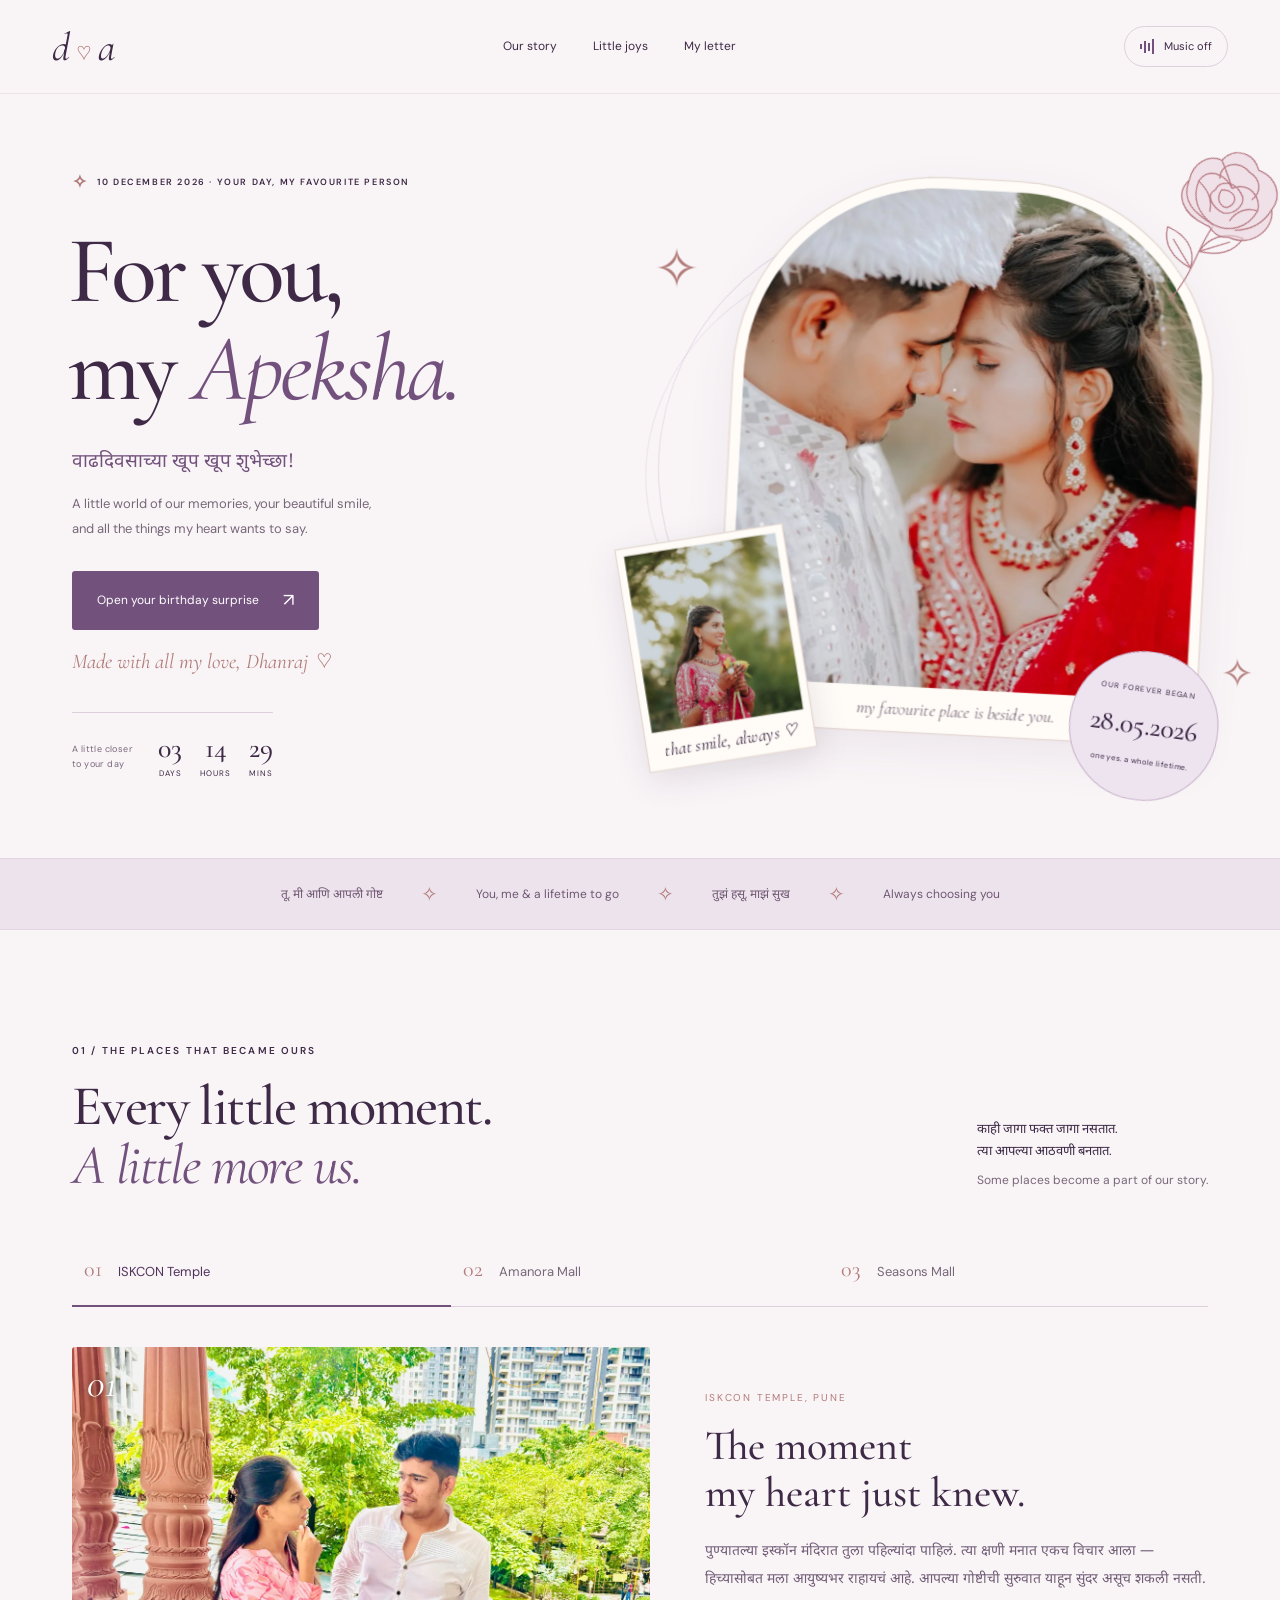
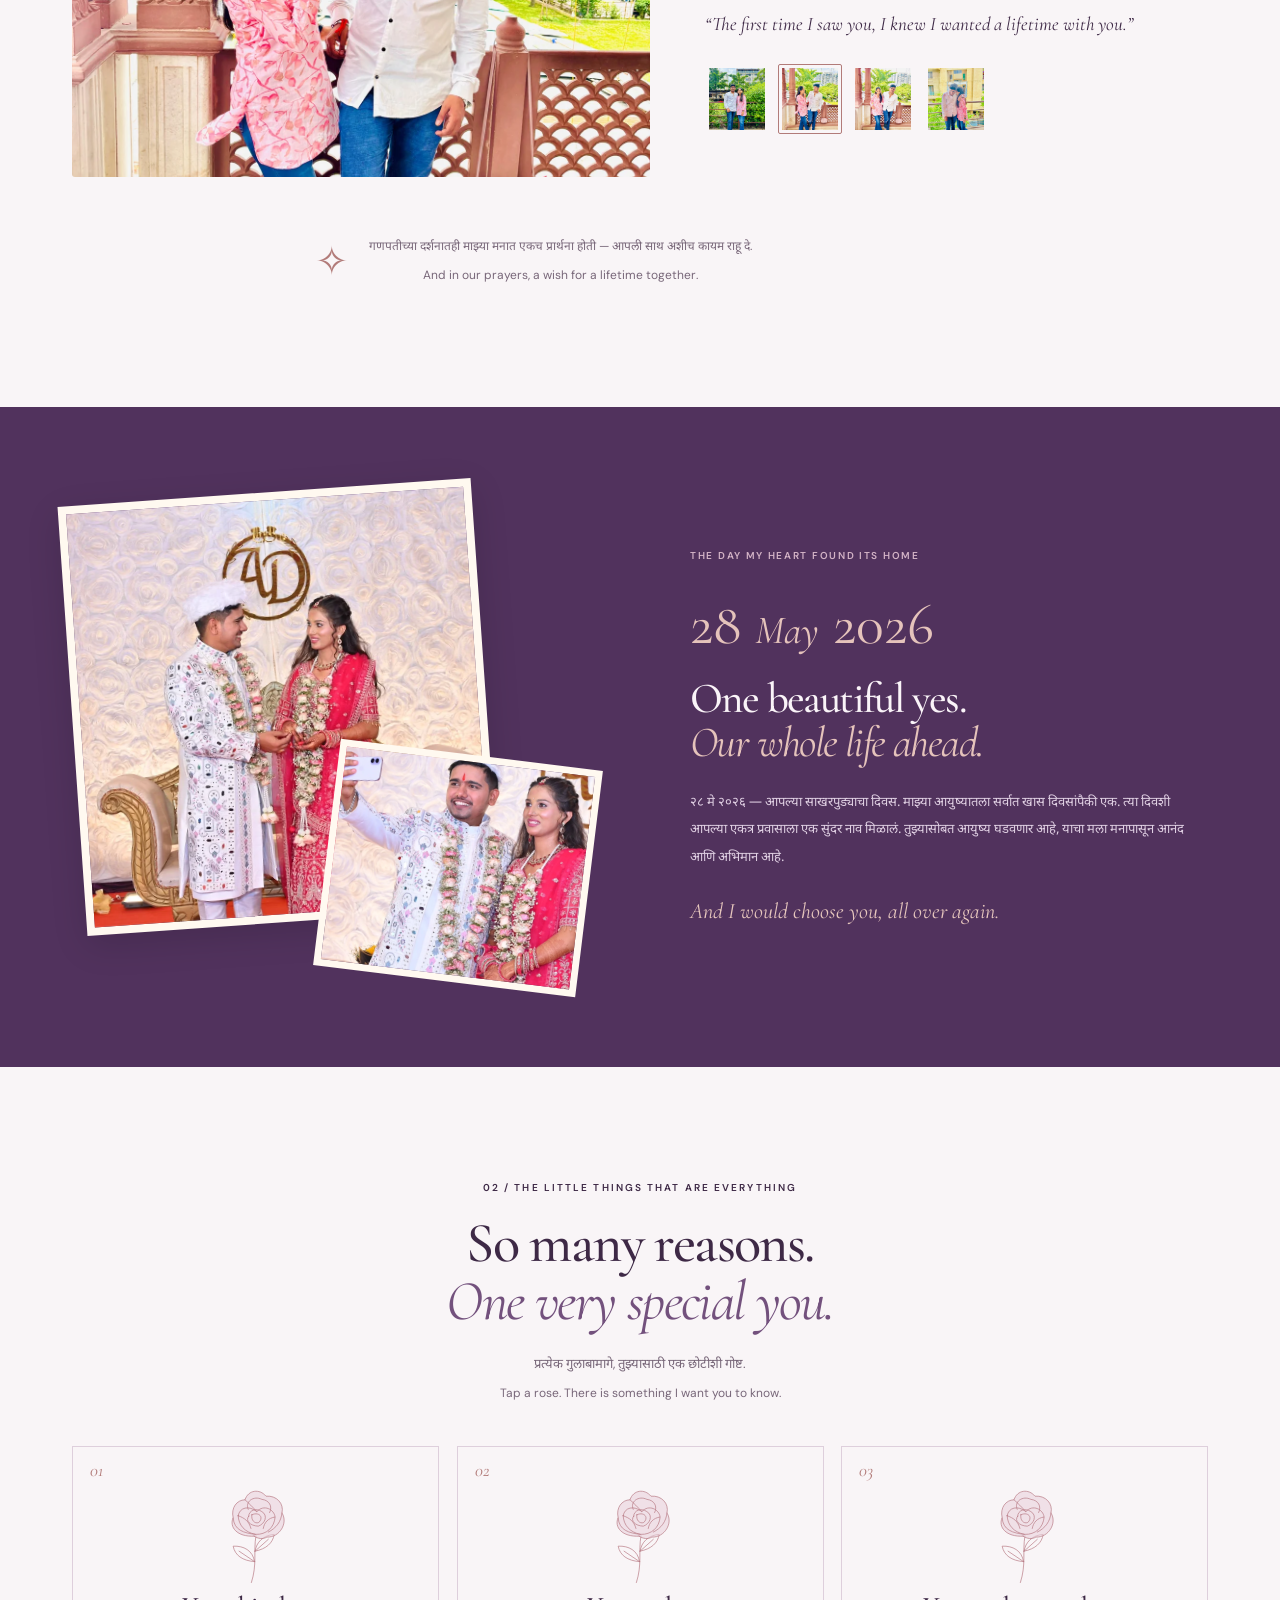
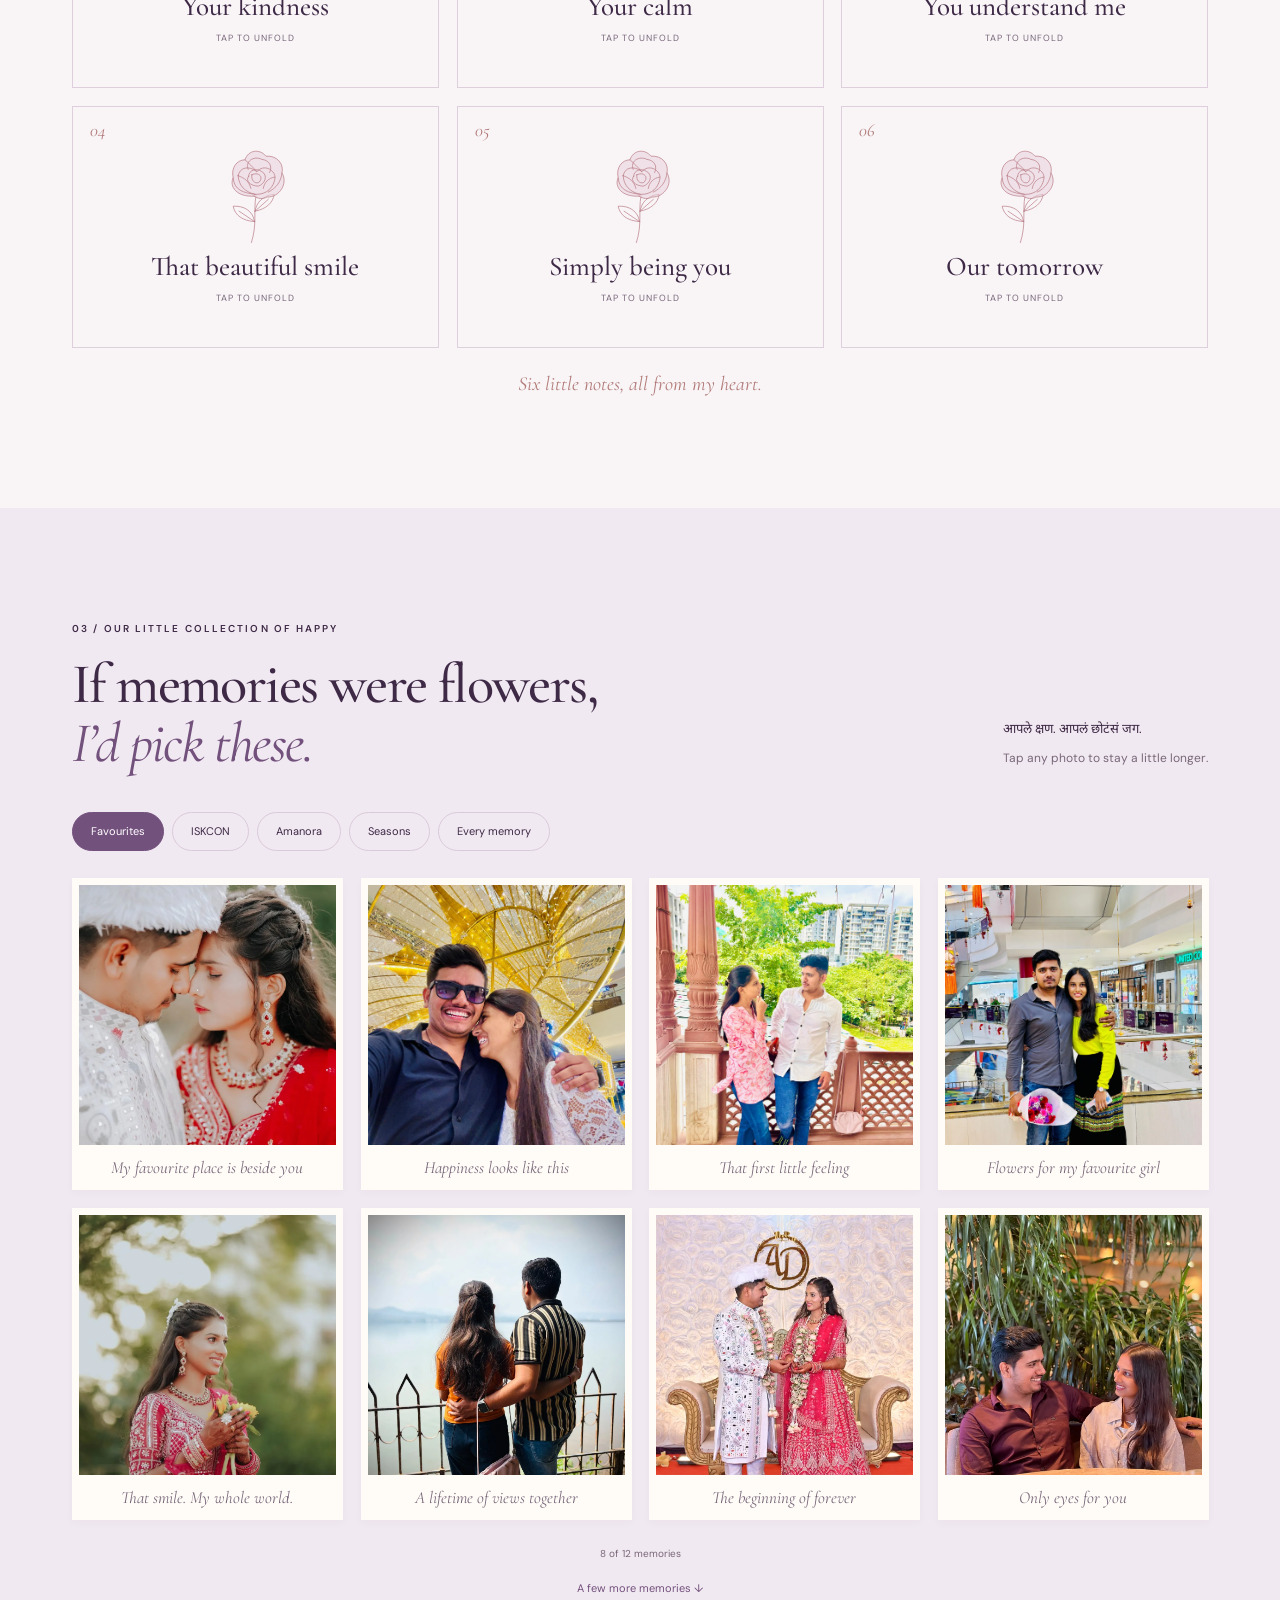
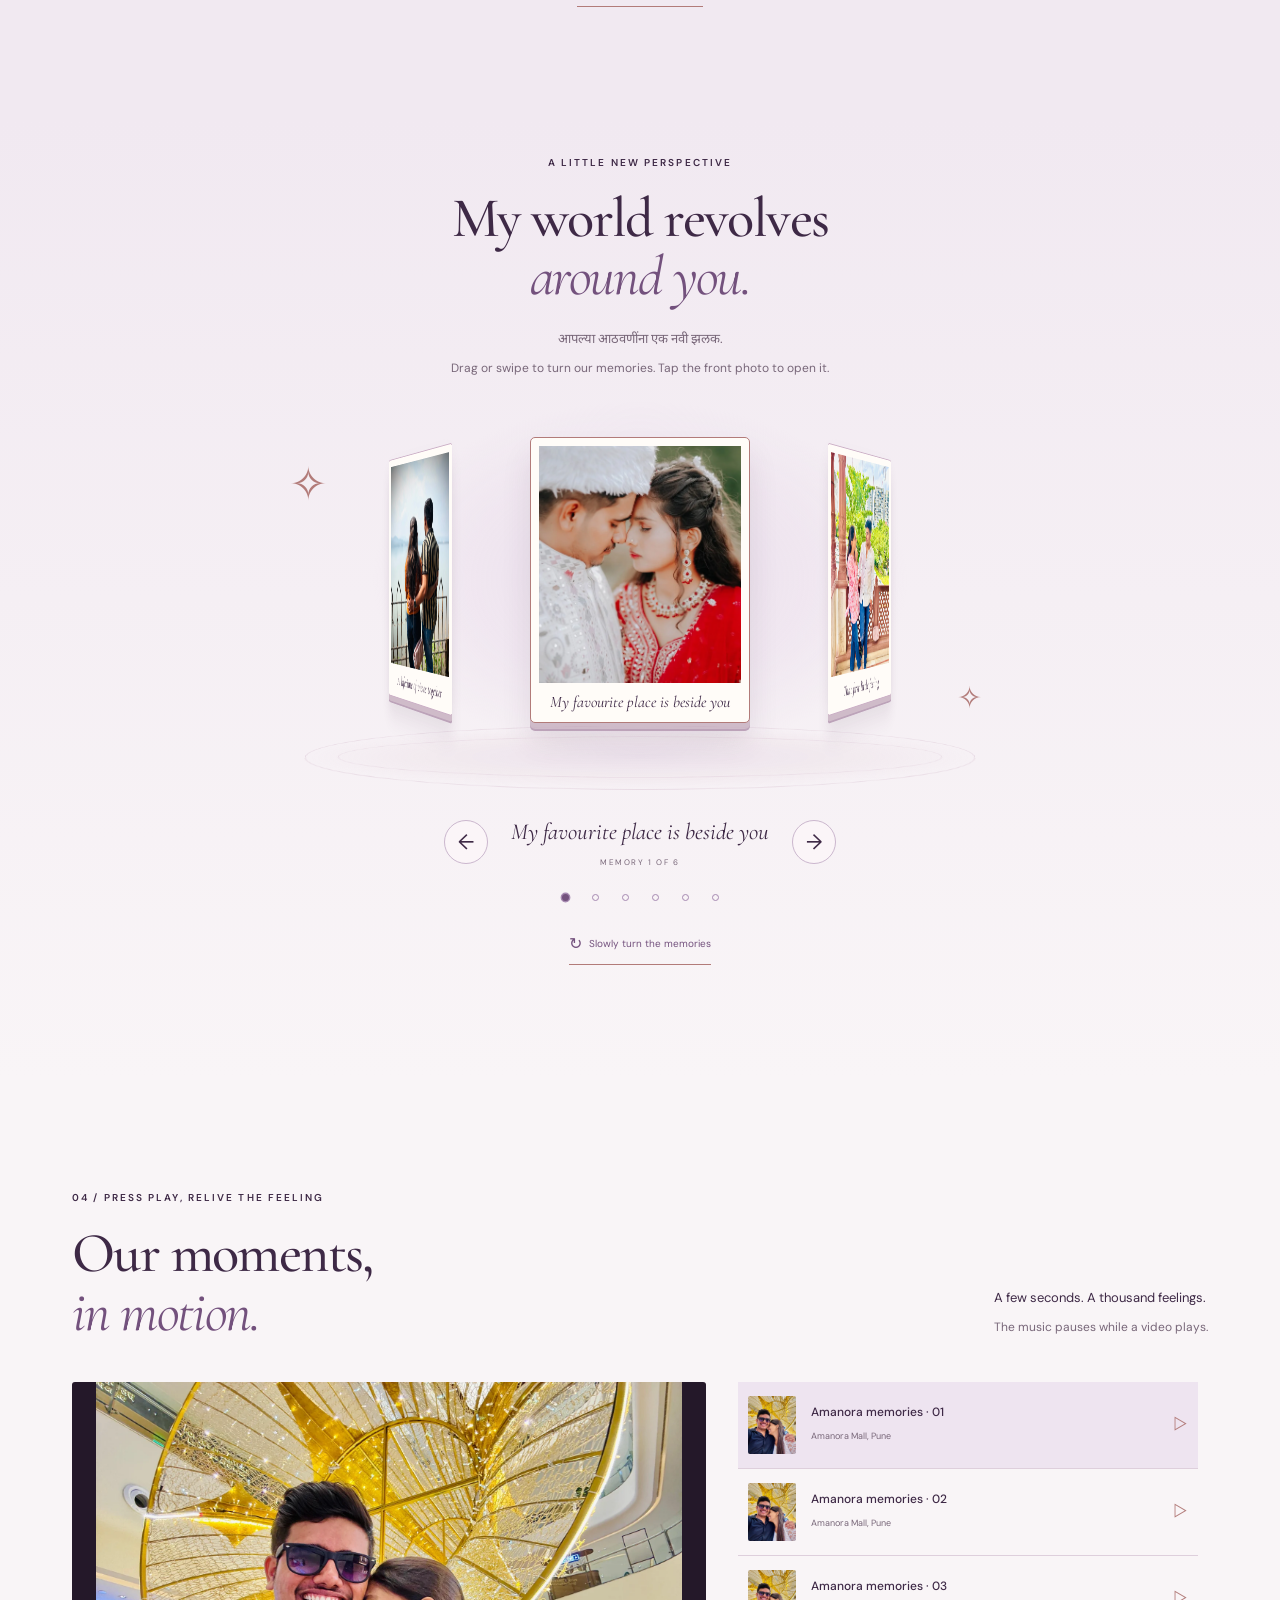
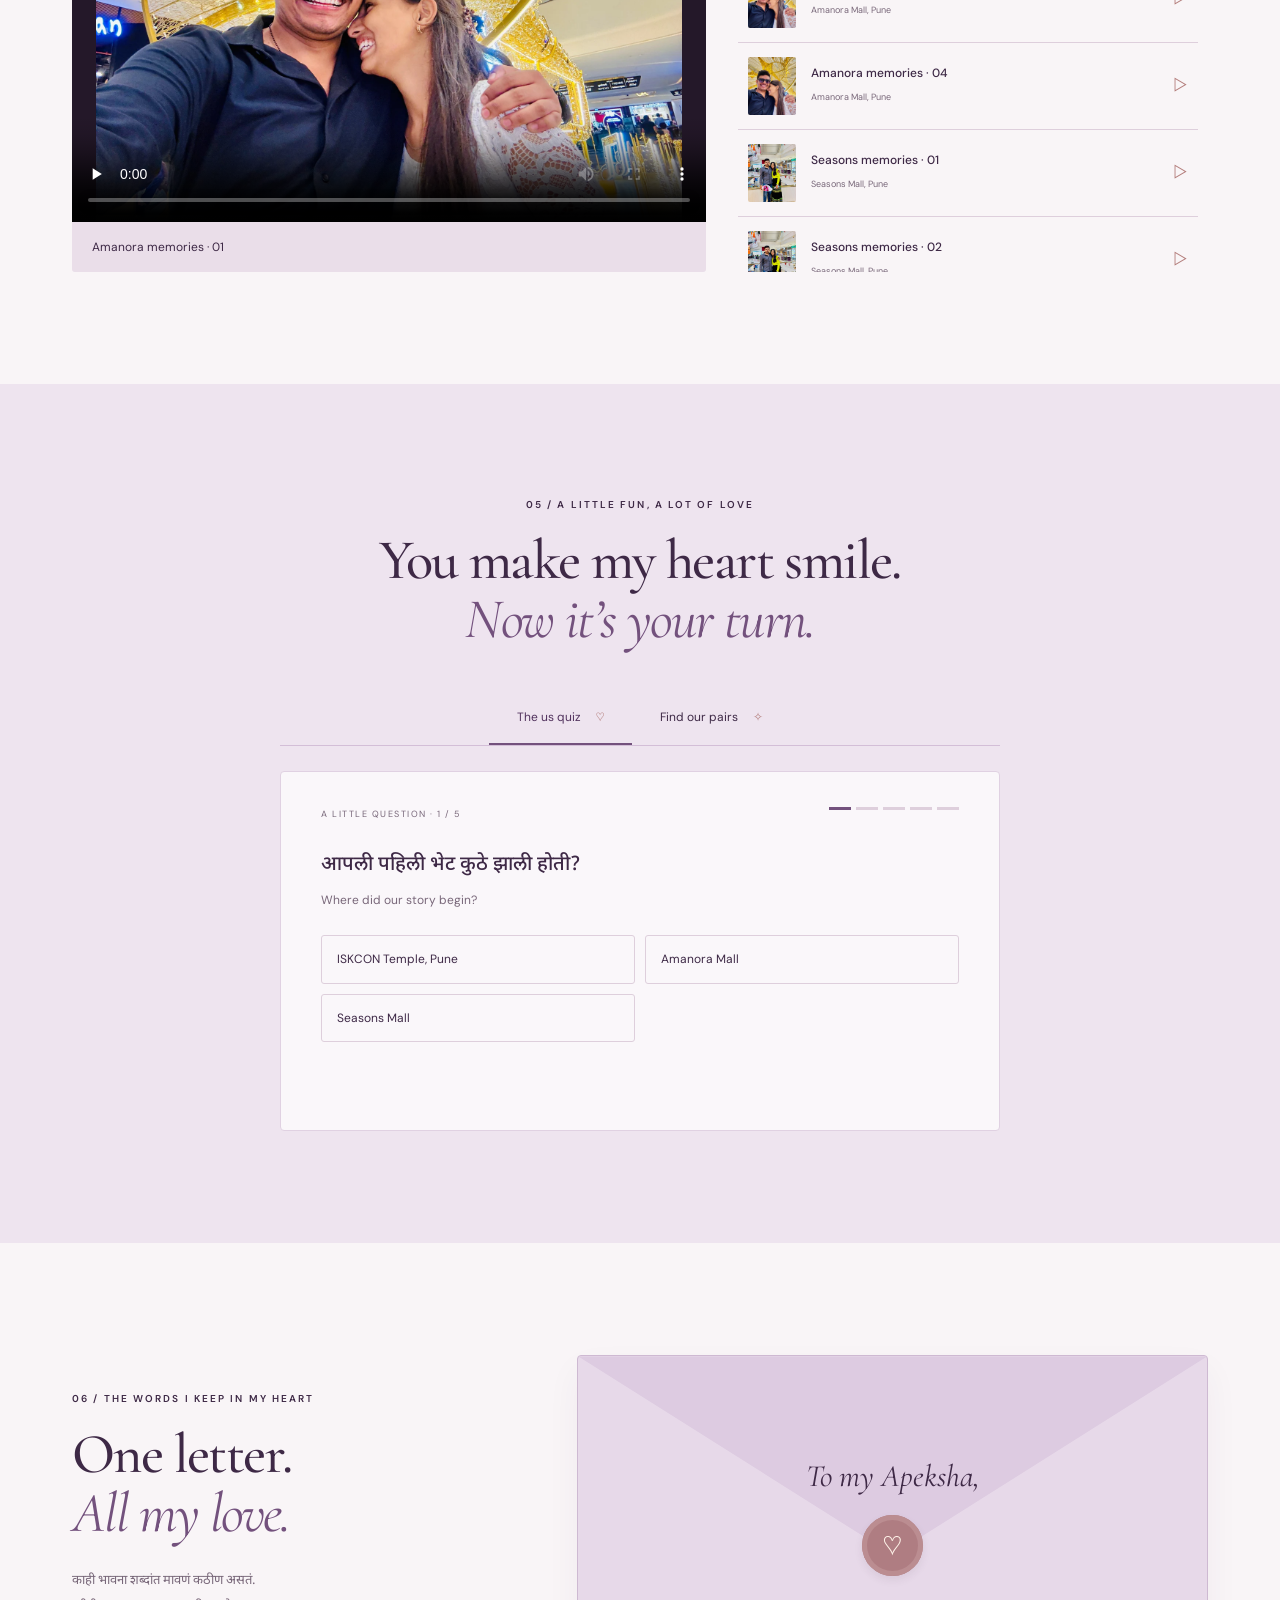
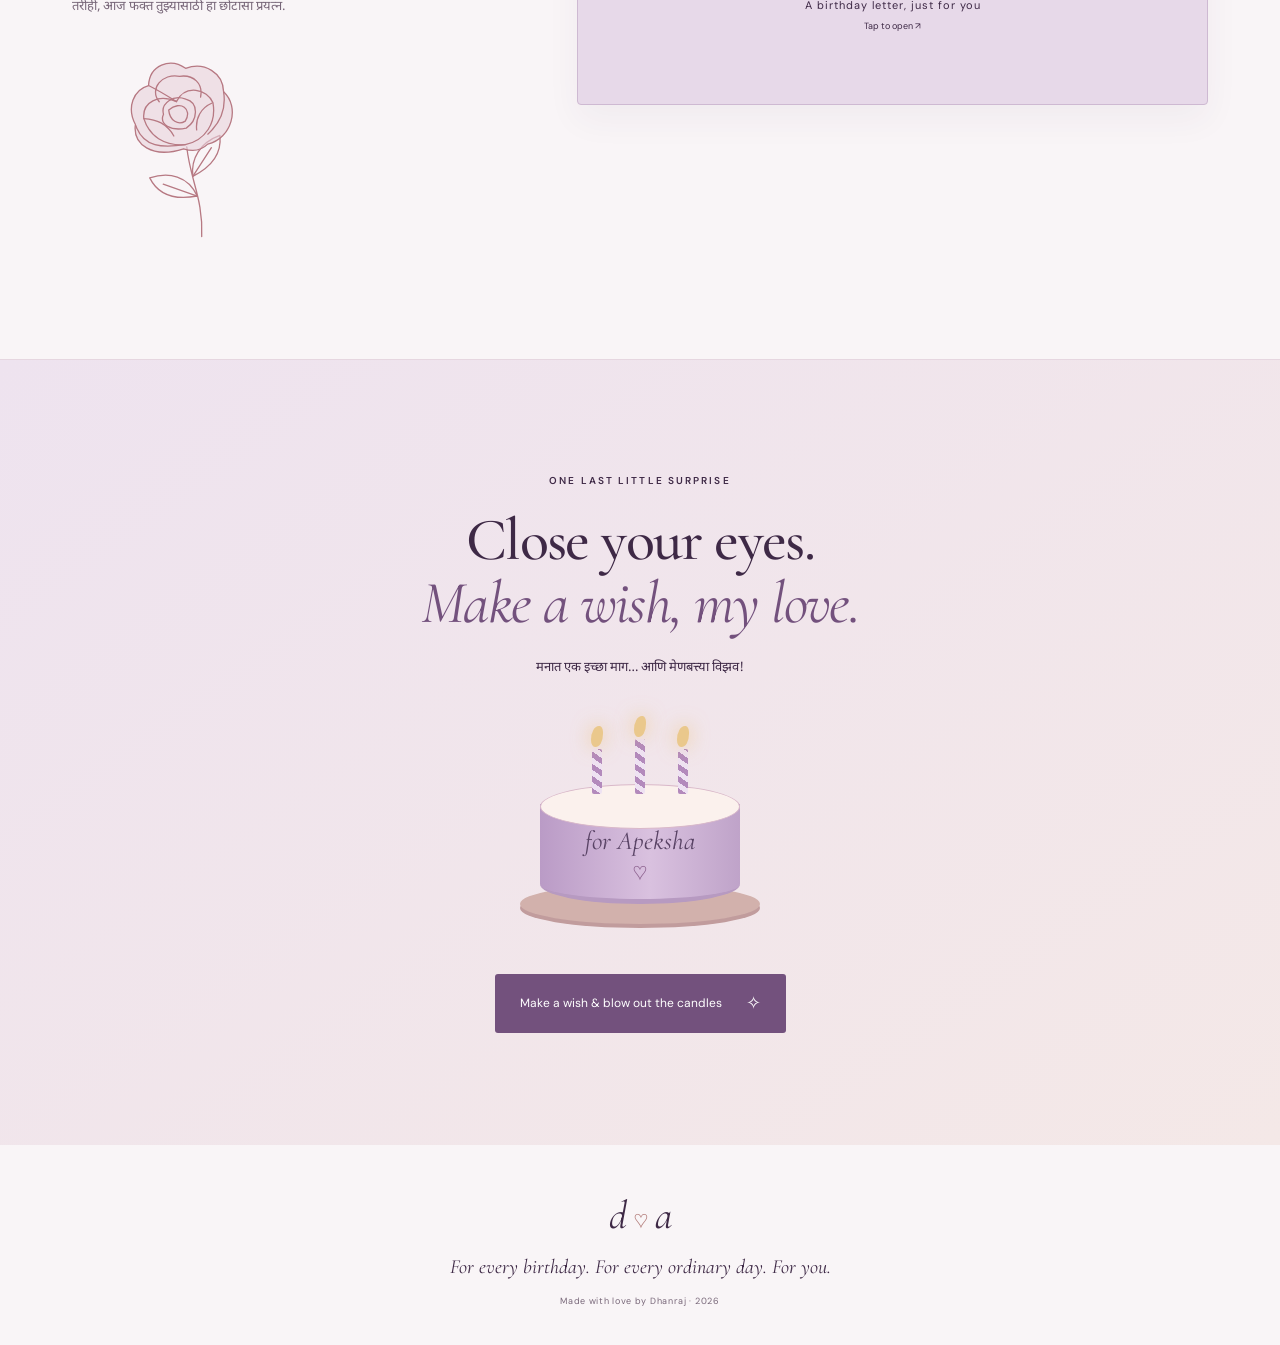
==== index.html @ 1d24a0fc "Create Apeksha birthday website with interactive memories and 3D album" ====
<!doctype html>
<html lang="mr">
<head>
  <meta charset="utf-8">
  <meta name="viewport" content="width=device-width, initial-scale=1">
  <meta name="theme-color" content="#f7f1f5">
  <meta name="description" content="A little world of memories, smiles and birthday wishes for Apeksha. With love, Dhanraj.">
  <meta name="robots" content="noindex, nofollow">
  <meta property="og:title" content="For Apeksha, with love ♡">
  <meta property="og:description" content="A little birthday surprise, made just for you. — Dhanraj">
  <title>For Apeksha, with love ♡ | Dhanraj</title>
  <link rel="icon" href="assets/rose.svg" type="image/svg+xml">
  <link rel="preload" as="image" href="assets/together-16.webp">
  <link rel="stylesheet" href="styles.css">
  <link rel="stylesheet" href="depth.css">
  <script src="media.js" defer></script>
  <script src="app.js" defer></script>
  <script src="depth.js" defer></script>
</head>
<body>
  <a class="skip-link" href="#main">Skip to your birthday story</a>
  <header class="site-header">
    <a class="monogram" href="#home" aria-label="Dhanraj and Apeksha, home">d<span>♡</span>a</a>
    <nav aria-label="Main navigation"><a href="#story">Our story</a><a href="#play">Little joys</a><a href="#letter">My letter</a></nav>
    <button class="sound-button" id="sound-toggle" aria-pressed="false" aria-label="Play gentle background music"><span class="sound-bars" aria-hidden="true"><i></i><i></i><i></i><i></i></span><span id="sound-label">Music off</span></button>
  </header>
  <main id="main">
    <section class="hero section-wrap" id="home">
      <div class="hero-copy">
        <p class="eyebrow"><span class="tiny-star">✧</span> 10 DECEMBER 2026 · YOUR DAY, MY FAVOURITE PERSON</p>
        <h1 lang="en">For you,<br>my <em>Apeksha.</em></h1>
        <p class="marathi hero-marathi">वाढदिवसाच्या खूप खूप शुभेच्छा!</p>
        <p class="hero-description" lang="en">A little world of our memories, your beautiful smile,<br class="desktop-break"> and all the things my heart wants to say.</p>
        <button class="button primary" id="begin">Open your birthday surprise <span aria-hidden="true">↗</span></button>
        <p class="handwritten hero-sign">Made with all my love, Dhanraj <span>♡</span></p>
        <div class="countdown" id="countdown" aria-label="Countdown to 10 December 2026, midnight India time"><span class="countdown-label">A little closer to your day</span><div class="countdown-numbers" id="countdown-numbers"></div></div>
      </div>
      <div class="hero-art">
        <div class="orbit" aria-hidden="true"></div>
        <span class="art-star star-one" aria-hidden="true">✧</span><span class="art-star star-two" aria-hidden="true">✧</span>
        <img class="rose-decoration" src="assets/rose.svg" alt="" aria-hidden="true">
        <figure class="hero-photo"><img src="assets/together-16.webp" alt="Dhanraj and Apeksha sharing a tender moment in traditional clothes" fetchpriority="high"><figcaption>my favourite place is beside you.</figcaption></figure>
        <figure class="little-photo"><img src="assets/together-11.webp" alt="Apeksha smiling in her pink traditional outfit"><figcaption class="handwritten">that smile, always ♡</figcaption></figure>
        <div class="date-stamp"><span>OUR FOREVER BEGAN</span><strong>28.05.2026</strong><span>one yes. a whole lifetime.</span></div>
      </div>
    </section>
    <div class="ribbon" aria-hidden="true"><span>तू, मी आणि आपली गोष्ट</span><i>✧</i><span>You, me & a lifetime to go</span><i>✧</i><span>तुझं हसू, माझं सुख</span><i>✧</i><span>Always choosing you</span></div>

    <section class="story-section section-wrap section-space" id="story">
      <div class="section-heading"><div><p class="eyebrow">01 / THE PLACES THAT BECAME OURS</p><h2>Every little moment.<br><em>A little more us.</em></h2></div><p>काही जागा फक्त जागा नसतात.<br>त्या आपल्या आठवणी बनतात.<span class="english-note">Some places become a part of our story.</span></p></div>
      <div class="story-tabs" role="tablist" aria-label="Our dates"><button role="tab" id="tab-iskcon" aria-selected="true" aria-controls="story-panel" data-story="iskcon"><span>01</span> ISKCON Temple</button><button role="tab" id="tab-amanora" aria-selected="false" aria-controls="story-panel" tabindex="-1" data-story="amanora"><span>02</span> Amanora Mall</button><button role="tab" id="tab-seasons" aria-selected="false" aria-controls="story-panel" tabindex="-1" data-story="seasons"><span>03</span> Seasons Mall</button></div>
      <div class="story-panel" id="story-panel" role="tabpanel" aria-labelledby="tab-iskcon"></div>
      <div class="darshan-note"><span aria-hidden="true">✧</span><p>गणपतीच्या दर्शनातही माझ्या मनात एकच प्रार्थना होती — आपली साथ अशीच कायम राहू दे.<span class="english-note">And in our prayers, a wish for a lifetime together.</span></p></div>
    </section>

    <section class="engagement-section" aria-labelledby="forever-title"><div class="section-wrap engagement-inner"><div class="engagement-photos"><img class="engagement-main" src="assets/together-13.webp" alt="Dhanraj and Apeksha together at their engagement celebration" loading="lazy"><img class="engagement-detail" src="assets/together-15.webp" alt="A happy selfie together in engagement outfits" loading="lazy"></div><div class="engagement-copy"><p class="eyebrow">THE DAY MY HEART FOUND ITS HOME</p><p class="large-date">28 <span>May</span> 2026</p><h2 id="forever-title">One beautiful yes.<br><em>Our whole life ahead.</em></h2><p>२८ मे २०२६ — आपल्या साखरपुड्याचा दिवस. माझ्या आयुष्यातला सर्वात खास दिवसांपैकी एक. त्या दिवशी आपल्या एकत्र प्रवासाला एक सुंदर नाव मिळालं. तुझ्यासोबत आयुष्य घडवणार आहे, याचा मला मनापासून आनंद आणि अभिमान आहे.</p><p class="handwritten">And I would choose you, all over again.</p></div></div></section>

    <section class="section-wrap section-space reasons-section" id="reasons"><div class="center-heading"><p class="eyebrow">02 / THE LITTLE THINGS THAT ARE EVERYTHING</p><h2>So many reasons.<br><em>One very special you.</em></h2><p>प्रत्येक गुलाबामागे, तुझ्यासाठी एक छोटीशी गोष्ट.<span class="english-note">Tap a rose. There is something I want you to know.</span></p></div><div class="reasons-grid" id="reasons-grid"></div><p class="reasons-progress" id="reasons-progress" aria-live="polite">Six little notes, all from my heart.</p></section>

    <section class="gallery-section section-space" id="album"><div class="section-wrap"><div class="section-heading"><div><p class="eyebrow">03 / OUR LITTLE COLLECTION OF HAPPY</p><h2>If memories were flowers,<br><em>I’d pick these.</em></h2></div><p>आपले क्षण. आपलं छोटंसं जग.<span class="english-note">Tap any photo to stay a little longer.</span></p></div><div class="filter-row" role="group" aria-label="Photo album filters"><button class="filter active" data-filter="favourites" aria-pressed="true">Favourites</button><button class="filter" data-filter="iskcon" aria-pressed="false">ISKCON</button><button class="filter" data-filter="amanora" aria-pressed="false">Amanora</button><button class="filter" data-filter="seasons" aria-pressed="false">Seasons</button><button class="filter" data-filter="all" aria-pressed="false">Every memory</button></div><div class="photo-grid" id="photo-grid"></div><p class="album-count" id="album-count"></p><button class="text-button" id="more-photos">A few more memories <span aria-hidden="true">↓</span></button></div></section>

    <section class="memory-orbit-section section-space" id="memory-orbit" aria-labelledby="memory-orbit-title">
      <div class="section-wrap">
        <div class="center-heading"><p class="eyebrow">A LITTLE NEW PERSPECTIVE</p><h2 id="memory-orbit-title">My world revolves<br><em>around you.</em></h2><p>आपल्या आठवणींना एक नवी झलक.<span class="english-note" id="memory-orbit-help">Drag or swipe to turn our memories. Tap the front photo to open it.</span></p></div>
        <div class="memory-scene" id="memory-scene" tabindex="0" role="group" aria-roledescription="carousel" aria-label="Six memories in a rotating 3D album" aria-describedby="memory-orbit-help">
          <div class="memory-halo" aria-hidden="true"></div><span class="orbit-spark spark-left" aria-hidden="true">✧</span><span class="orbit-spark spark-right" aria-hidden="true">✧</span>
          <div class="memory-turntable" id="memory-turntable"></div>
          <div class="memory-pedestal" aria-hidden="true"></div>
        </div>
        <div class="memory-controls"><button class="memory-arrow" id="memory-prev" aria-label="Previous 3D memory">←</button><p id="memory-current" aria-live="polite" aria-atomic="true"></p><button class="memory-arrow" id="memory-next" aria-label="Next 3D memory">→</button></div>
        <div class="memory-dots" id="memory-dots" role="group" aria-label="Choose a 3D memory"></div>
        <button class="memory-rotate text-button" id="memory-rotate" aria-pressed="false"><span aria-hidden="true">↻</span> Slowly turn the memories</button>
      </div>
    </section>

    <section class="section-wrap section-space videos-section" id="films"><div class="section-heading"><div><p class="eyebrow">04 / PRESS PLAY, RELIVE THE FEELING</p><h2>Our moments,<br><em>in motion.</em></h2></div><p>A few seconds. A thousand feelings.<span class="english-note">The music pauses while a video plays.</span></p></div><div class="film-layout"><div class="film-screen"><video id="film-player" controls playsinline preload="none" poster="assets/together-12.webp" aria-label="Our selected memory video"></video><p id="film-caption"></p></div><div class="film-list" id="film-list" role="group" aria-label="Choose a memory video"></div></div></section>

    <section class="play-section section-space" id="play"><div class="section-wrap"><div class="center-heading"><p class="eyebrow">05 / A LITTLE FUN, A LOT OF LOVE</p><h2>You make my heart smile.<br><em>Now it’s your turn.</em></h2></div><div class="game-tabs" role="tablist" aria-label="Choose a game"><button role="tab" id="quiz-tab" aria-controls="quiz-game" aria-selected="true" data-game="quiz-game">The us quiz <span>♡</span></button><button role="tab" id="match-tab" aria-controls="match-game" aria-selected="false" tabindex="-1" data-game="match-game">Find our pairs <span>✧</span></button></div><div class="game-panel" id="quiz-game" role="tabpanel" aria-labelledby="quiz-tab"><div id="quiz-content"></div></div><div class="game-panel" id="match-game" role="tabpanel" aria-labelledby="match-tab" hidden><div class="match-heading"><div><h3>Made for each other.</h3><p>सारखे फोटो शोध. आपल्या आठवणी पुन्हा जुळव.</p></div><button class="text-button" id="reset-match">Start again ↻</button></div><div class="match-grid" id="match-grid"></div><p id="match-status" class="match-status" aria-live="polite">Find all 6 pairs. Take your time, love.</p></div></div></section>

    <section class="section-wrap section-space letter-section" id="letter"><div class="letter-intro"><p class="eyebrow">06 / THE WORDS I KEEP IN MY HEART</p><h2>One letter.<br><em>All my love.</em></h2><p>काही भावना शब्दांत मावणं कठीण असतं.<br>तरीही, आज फक्त तुझ्यासाठी हा छोटासा प्रयत्न.</p><img src="assets/rose.svg" class="letter-rose" alt="" loading="lazy"></div><div class="letter-stage"><button class="envelope" id="open-letter" aria-expanded="false" aria-controls="birthday-letter"><span class="envelope-flap" aria-hidden="true"></span><span class="envelope-address">To my Apeksha,</span><span class="wax-seal" aria-hidden="true">♡</span><span class="envelope-hint">A birthday letter, just for you<br><small>Tap to open ↗</small></span></button><article class="birthday-letter" id="birthday-letter" hidden><div class="letter-topline"><span>10 DECEMBER 2026</span><div class="letter-language" role="group" aria-label="Letter language"><button aria-pressed="true" data-language="mr">मराठी</button><button aria-pressed="false" data-language="en">English</button></div></div><div id="letter-content"></div><p class="letter-signature">कायम तुझाच,<br><span class="handwritten">Dhanraj ♡</span></p><button class="text-button" id="save-letter">Keep this letter ↓</button></article></div></section>

    <section class="wish-section section-space" id="wish"><div class="section-wrap"><p class="eyebrow">ONE LAST LITTLE SURPRISE</p><h2>Close your eyes.<br><em>Make a wish, my love.</em></h2><p>मनात एक इच्छा माग… आणि मेणबत्त्या विझव!</p><div class="cake" aria-label="Birthday cake with three candles"><div class="candles"><span class="candle"><i class="flame"></i></span><span class="candle"><i class="flame"></i></span><span class="candle"><i class="flame"></i></span></div><div class="cake-top"></div><div class="cake-body"><span>for Apeksha</span><i>♡</i></div><div class="cake-plate"></div></div><button class="button primary" id="make-wish">Make a wish & blow out the candles <span aria-hidden="true">✧</span></button><div class="wish-result" id="wish-result" hidden aria-live="polite"><h3>Happy birthday, Apeksha! ♡</h3><p>तुझ्या सगळ्या सुंदर इच्छा पूर्ण होवोत.<br>आणि प्रत्येक आनंदात, मी तुझ्या सोबत असो.</p><p class="handwritten">My favourite future is the one with you.</p><button class="text-button" id="relight">One more wish? ↻</button></div></div></section>
  </main>
  <footer><a class="monogram" href="#home">d<span>♡</span>a</a><p>For every birthday. For every ordinary day. For you.</p><span>Made with love by Dhanraj · 2026</span></footer>
  <dialog id="lightbox" class="lightbox" aria-label="Our photo album"><button class="lightbox-close" aria-label="Close photo">×</button><button class="lightbox-prev" aria-label="Previous photo">←</button><figure><img id="lightbox-image" alt=""><figcaption id="lightbox-caption"></figcaption></figure><button class="lightbox-next" aria-label="Next photo">→</button></dialog>
  <div class="toast" id="toast" role="status"></div>
  <div id="confetti" class="confetti" aria-hidden="true"></div>
  <noscript><p class="noscript">Please enable JavaScript to open the photo albums, letter and birthday surprises.</p></noscript>
</body>
</html>
---- styles.css ----
@import url('https://fonts.googleapis.com/css2?family=Cormorant+Garamond:ital,wght@0,400;0,500;0,600;1,400;1,500&family=DM+Sans:wght@400;500;600;700&family=Noto+Sans+Devanagari:wght@400;500;600&display=swap');
:root{--paper:#f9f5f7;--cream:#fffcf8;--ink:#3e2946;--muted:#786779;--purple:#73517d;--deep:#51325d;--rose:#b27b79;--line:#decfdc;--lilac:#eee4f0;--serif:'Cormorant Garamond',Georgia,serif;--sans:'DM Sans','Noto Sans Devanagari','Nirmala UI',sans-serif;--marathi:'Noto Sans Devanagari','Nirmala UI',sans-serif}
*{box-sizing:border-box}html{scroll-behavior:smooth;scroll-padding-top:100px}body{margin:0;color:var(--ink);background:var(--paper);font-family:var(--sans);font-size:15px;line-height:1.7;-webkit-font-smoothing:antialiased}button,a{-webkit-tap-highlight-color:transparent}button{font:inherit;color:inherit;cursor:pointer}a{color:inherit;text-decoration:none}button:disabled{cursor:default}button:focus-visible,a:focus-visible{outline:3px solid var(--rose);outline-offset:5px}img{max-width:100%;display:block}p,h1,h2,h3,figure{margin:0}h1,h2,h3{font-family:var(--serif);font-weight:500;line-height:1.04}h1{font-size:clamp(70px,7.4vw,112px);letter-spacing:-4px}h2{font-size:clamp(42px,4.4vw,64px);letter-spacing:-1.6px}h3{font-size:36px}h1 em,h2 em{font-weight:400;color:var(--purple)}[hidden]{display:none!important}.section-wrap{max-width:1240px;padding:0 52px;margin:0 auto}.section-space{padding-top:112px;padding-bottom:112px}.eyebrow{font-size:10px;font-weight:600;letter-spacing:2.1px;line-height:1.7}.english-note{display:block;margin-top:9px;color:var(--muted);font:12px/1.6 var(--sans)}.handwritten{font-family:var(--serif);font-style:italic;font-size:24px;line-height:1.4}.skip-link{position:fixed;top:-80px;left:20px;z-index:100;background:var(--cream);padding:12px}.skip-link:focus{top:10px}.site-header{height:94px;max-width:1360px;margin:auto;padding:0 52px;display:flex;align-items:center;justify-content:space-between;border-bottom:1px solid #dfd2de80}.monogram{font-family:var(--serif);font-size:40px;font-style:italic;line-height:1}.monogram span{font:20px var(--serif);margin:0 7px;color:var(--rose)}nav{display:flex;gap:36px;font-size:12px}nav a{transition:color .2s}nav a:hover{color:var(--rose)}.sound-button{background:transparent;border:1px solid var(--line);padding:10px 15px;border-radius:30px;display:flex;gap:10px;align-items:center;font-size:11px}.sound-bars{display:flex;gap:2px;align-items:center;height:15px}.sound-bars i{width:2px;height:5px;background:var(--purple)}.sound-bars i:nth-child(2){height:12px}.sound-bars i:nth-child(3){height:8px}.sound-bars i:nth-child(4){height:15px}.sound-button[aria-pressed=true] .sound-bars i{animation:equalizer .8s alternate infinite}.sound-bars i:nth-child(2){animation-delay:.3s!important}.sound-bars i:nth-child(3){animation-delay:.1s!important}.hero{min-height:750px;padding-top:65px;padding-bottom:78px;display:grid;grid-template-columns:1.05fr 1fr;gap:50px;align-items:center}.hero-copy{padding-top:8px;position:relative;z-index:2}.hero .eyebrow{letter-spacing:1.6px;font-size:9px;margin-bottom:24px}.tiny-star{color:var(--rose);font-size:18px;vertical-align:middle;margin-right:5px}.hero h1{margin-left:-4px}.hero-marathi{font-family:var(--marathi);font-size:19px;color:var(--purple);margin-top:28px}.hero-description{color:var(--muted);font-size:13px;line-height:1.9;margin-top:13px}.button{border:0;padding:17px 25px;border-radius:3px;display:inline-flex;align-items:center;justify-content:center;gap:24px;line-height:1.4;font-size:12px;transition:background .2s,transform .2s}.button:hover{transform:translateY(-2px)}.button.primary{background:var(--purple);color:#fff}.button.primary:hover{background:var(--deep)}.button span{font-size:18px}.hero .button{margin-top:30px}.hero-sign{font-size:21px;color:var(--rose);margin-top:17px}.hero-sign span{font-style:normal;margin-left:4px}.countdown{margin-top:35px;display:flex;align-items:center;gap:21px;border-top:1px solid var(--line);padding-top:20px;width:max-content;max-width:100%}.countdown-label{font-size:9px;color:var(--muted);line-height:1.6;max-width:65px;letter-spacing:.4px}.countdown-numbers{display:flex;gap:18px}.countdown-numbers>span{text-align:center}.countdown-numbers b{font-family:var(--serif);font-size:28px;font-weight:500;line-height:1.1;display:block}.countdown-numbers small{display:block;font-size:8px;text-transform:uppercase;letter-spacing:1px;margin-top:3px}.hero-art{position:relative;height:565px;margin:0 0 5px 20px}.orbit{position:absolute;width:510px;height:510px;border:1px solid #d2b9d280;border-radius:50%;left:-40px;top:30px;transform:rotate(-25deg)}.orbit:after{content:'';position:absolute;inset:26px -14px;border:1px solid #d2b9d255;border-radius:50%;transform:rotate(20deg)}.hero-photo{position:absolute;inset:0 4px 20px 35px;transform:rotate(3deg);background:var(--cream);padding:10px 10px 0;box-shadow:0 16px 45px #553b5614;border-radius:200px 200px 3px 3px;border:1px solid #decfc9}.hero-photo img{width:100%;height:calc(100% - 44px);object-fit:cover;border-radius:190px 190px 0 0;object-position:center 35%}.hero-photo figcaption{text-align:center;font-family:var(--serif);font-size:17px;font-style:italic;line-height:44px;color:var(--muted)}.little-photo{width:160px;position:absolute;left:-48px;bottom:6px;transform:rotate(-9deg);padding:7px 7px 0;background:var(--cream);box-shadow:0 10px 30px #3e294620;border:1px solid #decfc9}.little-photo img{width:100%;height:168px;object-fit:cover;object-position:center 35%}.little-photo figcaption{font-size:17px;text-align:center;line-height:36px}.rose-decoration{width:125px;position:absolute;right:-54px;top:-31px;z-index:2;transform:rotate(25deg)}.art-star{position:absolute;z-index:2;color:var(--rose);font-size:52px}.star-one{left:-28px;top:50px}.star-two{right:-30px;bottom:55px;font-size:38px}.date-stamp{position:absolute;right:10px;bottom:-25px;background:var(--lilac);border:1px solid #c9b3cb;border-radius:50%;width:138px;height:138px;display:flex;flex-direction:column;align-items:center;justify-content:center;transform:rotate(8deg)}.date-stamp span{font-size:7px;letter-spacing:1px}.date-stamp strong{font-family:var(--serif);font-size:26px;font-weight:500;margin:5px 0}.date-stamp span:last-child{font-size:7px;letter-spacing:.2px}.ribbon{padding:18px 20px;background:#ede3ed;border-top:1px solid #e3d6e2;border-bottom:1px solid #e3d6e2;display:flex;justify-content:center;gap:38px;align-items:center;overflow:hidden;white-space:nowrap;font-size:12px;color:#705772}.ribbon i{font-size:20px;font-style:normal;color:var(--rose)}.section-heading{display:flex;justify-content:space-between;gap:30px;align-items:flex-end;margin-bottom:40px}.section-heading .eyebrow,.center-heading .eyebrow,.letter-intro .eyebrow{margin-bottom:18px}.section-heading>p{font-size:13px;max-width:290px;padding-bottom:4px}.story-tabs{display:grid;grid-template-columns:repeat(3,1fr);border-bottom:1px solid var(--line);margin-bottom:35px}.story-tabs button{padding:17px 12px;border:0;background:transparent;text-align:left;font-size:13px;position:relative;color:var(--muted)}.story-tabs button[aria-selected=true]{color:var(--deep)}.story-tabs button[aria-selected=true]:after{content:'';position:absolute;bottom:-1px;left:0;width:100%;height:2px;background:var(--purple)}.story-tabs button span{font-family:var(--serif);font-size:22px;margin-right:13px;color:var(--rose)}.story-panel{display:grid;grid-template-columns:1.15fr 1fr;gap:55px;align-items:center;min-height:440px}.story-photo-wrap{position:relative}.story-main-photo{width:100%;height:430px;object-fit:cover;object-position:center 40%;border-radius:3px;cursor:zoom-in}.story-number{position:absolute;left:15px;top:12px;color:white;font:italic 40px var(--serif);text-shadow:0 1px 7px #0008}.story-location{font-size:10px;letter-spacing:1.8px;color:var(--rose);margin-bottom:16px}.story-text h3{font-size:42px;line-height:1.12;margin-bottom:22px}.story-text>p:not(.story-location){font-family:var(--marathi);font-size:14px;line-height:2;color:#725d76}.story-text .story-english{font:italic 19px/1.6 var(--serif)!important;color:var(--ink)!important;margin-top:15px}.story-thumbs{display:flex;gap:9px;margin-top:25px}.story-thumbs button{padding:3px;border:1px solid transparent;background:transparent;border-radius:2px}.story-thumbs button.active{border-color:var(--rose)}.story-thumbs img{width:56px;height:62px;object-fit:cover}.darshan-note{display:flex;gap:20px;align-items:center;max-width:650px;text-align:center;margin:45px auto 0}.darshan-note>span{font-size:40px;color:var(--rose)}.darshan-note p{font-size:12px;color:var(--muted)}.engagement-section{background:var(--deep);color:#faf4f8;overflow:hidden}.engagement-inner{padding-top:85px;padding-bottom:85px;display:grid;grid-template-columns:1fr 1fr;gap:100px;align-items:center}.engagement-photos{height:490px;position:relative}.engagement-main{height:430px;width:80%;object-fit:cover;object-position:center 45%;border:8px solid #fff9f0;transform:rotate(-4deg);box-shadow:0 10px 35px #0002}.engagement-detail{position:absolute;right:0;bottom:0;width:51%;height:228px;object-fit:cover;border:7px solid #fff9f0;transform:rotate(7deg)}.engagement-copy .eyebrow{color:#d3b3c6;letter-spacing:1.7px}.large-date{font:58px var(--serif);margin:25px 0 16px;color:#e5c3bb}.large-date span{font-style:italic;font-size:40px}.engagement-copy h2{font-size:43px}.engagement-copy h2 em{color:#e5c3bb}.engagement-copy>p:not(.eyebrow):not(.large-date):not(.handwritten){font:13px/2.1 var(--marathi);color:#e0d0e3;margin-top:24px}.engagement-copy .handwritten{font-size:22px;color:#e6c6bd;margin-top:25px}.center-heading{text-align:center;max-width:650px;margin:0 auto 43px}.center-heading>p:not(.eyebrow){margin-top:22px;font-size:13px;color:var(--muted)}.reasons-grid{display:grid;grid-template-columns:repeat(3,1fr);gap:18px}.reason-card{border:1px solid var(--line);background:transparent;min-height:242px;position:relative;padding:24px;text-align:center;overflow:hidden;transition:background .3s,border-color .3s,transform .3s}.reason-card:hover{transform:translateY(-4px);border-color:var(--rose)}.reason-card .reason-no{position:absolute;left:17px;top:12px;font:italic 18px var(--serif);color:var(--rose)}.reason-card img{height:100px;margin:0 auto 5px}.reason-card h3{font-size:27px}.reason-card small{display:block;margin-top:10px;font-size:9px;letter-spacing:1px;color:var(--muted)}.reason-card .reason-message{display:none;font-family:var(--marathi);font-size:13px;line-height:2}.reason-card.revealed{background:var(--lilac)}.reason-card.revealed img{display:none}.reason-card.revealed h3{margin-bottom:18px}.reason-card.revealed .reason-message{display:block}.reason-card.revealed small{display:none}.reasons-progress{text-align:center;margin-top:24px;font:italic 20px var(--serif);color:var(--rose)}.gallery-section{background:#f1e9f1}.filter-row{display:flex;gap:8px;flex-wrap:wrap;margin-bottom:27px}.filter{font-size:11px;border:1px solid #d9cadb;background:transparent;padding:9px 18px;border-radius:25px}.filter.active{background:var(--purple);color:white;border-color:var(--purple)}.photo-grid{display:grid;grid-template-columns:repeat(4,1fr);gap:18px}.photo-card{border:0;background:var(--cream);padding:7px 7px 0;box-shadow:0 3px 9px #43294208;transition:transform .25s;min-width:0}.photo-card:hover{transform:translateY(-5px) rotate(-1deg)}.photo-card img{width:100%;height:260px;object-fit:cover;object-position:center 35%}.photo-card span{display:block;padding:12px 5px;font:italic 17px var(--serif);color:var(--muted)}.album-count{text-align:center;color:var(--muted);font-size:10px;margin:25px 0 5px}.text-button{padding:8px 0;border:0;background:transparent;border-bottom:1px solid var(--rose);font-size:11px;color:var(--purple);line-height:1.6}.gallery-section>.section-wrap>.text-button{display:block;margin:10px auto 0}.film-layout{display:grid;grid-template-columns:1.35fr 1fr;gap:32px}.film-screen{min-width:0;background:#eadee9;border-radius:3px;overflow:hidden}.film-screen video{width:100%;height:440px;background:#241829;object-fit:contain;display:block}.film-screen>p{padding:15px 20px;font-size:12px}.film-list{height:490px;overflow:auto;padding-right:10px;scrollbar-width:thin;scrollbar-color:#b695bc transparent}.film-item{border:0;border-bottom:1px solid var(--line);background:transparent;width:100%;text-align:left;display:flex;align-items:center;gap:15px;padding:14px 10px}.film-item.active{background:var(--lilac)}.film-item>img{width:48px;height:58px;object-fit:cover;border-radius:2px}.film-item strong{font-weight:500;font-size:12px;display:block}.film-item small{font-size:9px;color:var(--muted)}.film-item .film-play{margin-left:auto;color:var(--rose);font-size:17px}.play-section{background:#eee4ef}.game-tabs{display:flex;justify-content:center;border-bottom:1px solid #d3bed7;max-width:720px;margin:auto}.game-tabs button{padding:16px 28px;border:0;background:transparent;font-size:12px;border-bottom:2px solid transparent}.game-tabs button[aria-selected=true]{border-bottom-color:var(--purple);color:var(--deep)}.game-tabs button span{margin-left:12px;color:var(--rose)}.game-panel{max-width:720px;margin:25px auto 0;min-height:360px;padding:35px 40px;background:#faf7fa;border:1px solid #e0d1e2;border-radius:4px}.quiz-top{display:flex;justify-content:space-between;font-size:9px;letter-spacing:1.5px;color:var(--muted);margin-bottom:25px}.quiz-progress{display:flex;gap:5px}.quiz-progress i{display:block;width:22px;height:3px;background:var(--line)}.quiz-progress i.done{background:var(--purple)}.quiz-question{font-family:var(--marathi);font-size:20px;line-height:1.7;font-weight:500}.quiz-english{font-size:12px;color:var(--muted);margin:8px 0 25px}.quiz-options{display:grid;grid-template-columns:1fr 1fr;gap:10px}.quiz-option{padding:13px 15px;text-align:left;border:1px solid var(--line);background:transparent;font-size:12px;border-radius:3px}.quiz-option:hover{background:var(--lilac)}.quiz-option.correct{background:#e3ecdf;border-color:#9ba991}.quiz-option.incorrect{background:#f1e1e8;border-color:#ba8a9f}.quiz-feedback{font-size:12px;color:var(--purple);margin-top:20px;line-height:1.8;min-height:20px}.quiz-next{margin-top:16px}.quiz-complete{text-align:center;padding:15px 0}.quiz-complete>span{font-size:50px;color:var(--rose)}.quiz-complete h3{font-size:40px;margin:10px 0}.quiz-complete p{margin:16px 0;color:var(--muted);font-size:13px}.quiz-complete .button{margin-top:10px}.match-heading{display:flex;justify-content:space-between;gap:15px;align-items:center;margin-bottom:25px}.match-heading h3{font-size:29px}.match-heading p{font-size:11px;color:var(--muted);margin-top:7px}.match-grid{display:grid;grid-template-columns:repeat(4,1fr);gap:10px}.match-card{aspect-ratio:1;border:1px solid #d4bfda;background:var(--lilac);padding:0;border-radius:3px;overflow:hidden;position:relative}.match-card .match-back{display:grid;place-items:center;position:absolute;inset:0;background:#e7d9eb;color:var(--purple);font:30px var(--serif);transition:opacity .2s}.match-card img{width:100%;height:100%;object-fit:cover;opacity:0}.match-card.flipped img,.match-card.matched img{opacity:1}.match-card.flipped .match-back,.match-card.matched .match-back{opacity:0}.match-card.matched{border:3px solid #b997a3}.match-status{text-align:center;font-size:12px;margin-top:20px;color:var(--muted)}.letter-section{display:grid;grid-template-columns:.8fr 1.2fr;gap:85px;align-items:start}.letter-intro{padding-top:35px}.letter-intro>p:not(.eyebrow){font:13px/2 var(--marathi);margin-top:25px;color:var(--muted)}.letter-rose{width:140px;margin:35px 0 0 45px;transform:rotate(-15deg)}.letter-stage{min-height:400px}.envelope{position:relative;overflow:hidden;width:100%;height:350px;background:#e7d9e9;border:1px solid #ceb9d2;box-shadow:0 15px 35px #472b4e0c;border-radius:4px;display:flex;align-items:center;flex-direction:column;justify-content:center;transition:transform .3s}.envelope:hover{transform:rotate(-2deg)}.envelope-flap{position:absolute;inset:0;clip-path:polygon(0 0,100% 0,50% 57%);background:#ddcbe1;border-bottom:1px solid #b9a2c1}.envelope-address{position:relative;font:italic 31px var(--serif);margin-top:30px}.wax-seal{position:relative;width:61px;height:61px;border-radius:50%;display:grid;place-items:center;background:#af7d82;color:#fff3e9;font-size:27px;box-shadow:inset 0 0 0 5px #bb8d91,0 4px 9px #43294216;margin:20px 0}.envelope-hint{position:relative;font-size:11px;letter-spacing:1px}.envelope-hint small{font-size:9px;letter-spacing:0;display:block;margin-top:4px}.birthday-letter{background:var(--cream);padding:35px 38px;border:1px solid #e2d3cf;box-shadow:0 15px 45px #52334a09;position:relative}.birthday-letter:before{content:'';position:absolute;height:7px;left:0;top:0;right:0;background:repeating-linear-gradient(90deg,#cab0cc 0,#cab0cc 20px,#e9d5cb 20px,#e9d5cb 40px)}.letter-topline{display:flex;justify-content:space-between;align-items:center;gap:14px;margin-bottom:27px}.letter-topline>span{font-size:8px;letter-spacing:1.5px;color:var(--muted)}.letter-language{display:flex;gap:5px}.letter-language button{border:1px solid var(--line);background:transparent;font-size:9px;padding:5px 8px}.letter-language button[aria-pressed=true]{background:var(--lilac)}#letter-content h3{font-size:32px;line-height:1.6;margin-bottom:20px}#letter-content p{font:13px/2.15 var(--marathi);margin-bottom:19px}#letter-content[lang=en] p{font:14px/1.9 var(--sans)}.letter-signature{font:13px/2 var(--marathi);color:var(--purple);margin:24px 0}.letter-signature .handwritten{font-size:34px}.wish-section{background:linear-gradient(145deg,#eee3ef,#f4e8e7);text-align:center;border-top:1px solid #e6d6e0}.wish-section .eyebrow{margin-bottom:20px}.wish-section h2{font-size:60px}.wish-section h2+p{font:13px/1.8 var(--marathi);margin-top:22px}.cake{position:relative;width:220px;margin:60px auto 30px;height:205px}.candles{display:flex;gap:33px;position:absolute;top:10px;left:50%;transform:translateX(-50%);z-index:3}.candle{height:45px;width:10px;background:repeating-linear-gradient(35deg,#b38abc 0,#b38abc 5px,#eee2f2 5px,#eee2f2 10px);border-radius:2px;position:relative}.candle:nth-child(2){margin-top:-10px;height:55px}.flame{position:absolute;top:-23px;left:-1px;width:12px;height:21px;background:#eac88c;border-radius:70% 30% 65% 35%;box-shadow:0 0 19px #eeb95c99;animation:flicker 1s ease-in-out alternate infinite}.candle:nth-child(2) .flame{animation-delay:.2s}.candle:nth-child(3) .flame{animation-delay:.4s}.cake-top{position:absolute;top:45px;width:200px;left:10px;height:45px;border-radius:50%;background:#fbf1ed;z-index:2;border:1px solid #d9b8c9}.cake-body{position:absolute;top:65px;left:10px;width:200px;height:100px;background:linear-gradient(90deg,#ba9bc6,#d9c1df 55%,#bfa3c9);border-radius:0 0 50% 50% / 0 0 20% 20%;display:flex;flex-direction:column;justify-content:center;padding-top:12px;border-bottom:5px solid #b79ac1}.cake-body span{font:italic 26px var(--serif);color:#594365}.cake-body i{font-size:20px;font-style:normal;color:#8b608d}.cake-plate{width:240px;height:40px;position:absolute;top:145px;left:-10px;border-radius:50%;background:#d2b1ac;z-index:-0;box-shadow:0 4px 0 #c19c9d}.cake-body{z-index:1}.cake.blown .flame{display:none}.wish-result{max-width:530px;margin:0 auto}.wish-result h3{font-size:45px;color:var(--purple)}.wish-result>p:not(.handwritten){font:14px/2 var(--marathi);margin-top:18px}.wish-result .handwritten{color:var(--rose);margin:20px 0 15px}footer{text-align:center;padding:50px 20px 35px}footer .monogram{display:inline-block;margin-bottom:20px}footer p{font:italic 20px var(--serif)}footer>span{font-size:9px;letter-spacing:.7px;color:var(--muted);display:block;margin-top:15px}.lightbox{padding:0;background:#211824f5;border:0;width:100vw;height:100dvh;max-width:none;max-height:none;color:white;overflow:hidden}.lightbox::backdrop{background:#211824ef}.lightbox[open]{display:grid;grid-template-columns:60px 1fr 60px;align-items:center;gap:15px}.lightbox figure{height:90dvh;display:flex;flex-direction:column;align-items:center;justify-content:center;min-width:0}.lightbox figure img{max-height:82dvh;max-width:100%;object-fit:contain}.lightbox figcaption{font:italic 20px var(--serif);text-align:center;margin-top:15px}.lightbox button{border:0;background:transparent;color:white;font-size:28px;padding:14px}.lightbox-close{position:absolute;right:15px;top:6px;z-index:2;font-size:38px!important}.toast{position:fixed;bottom:25px;left:50%;transform:translate(-50%,20px);max-width:90%;background:var(--deep);color:white;padding:12px 24px;border-radius:4px;font-size:12px;z-index:50;opacity:0;pointer-events:none;transition:.3s}.toast.visible{opacity:1;transform:translate(-50%,0)}.confetti{position:fixed;inset:0;pointer-events:none;z-index:90;overflow:hidden}.confetti i{position:absolute;top:-25px;width:8px;height:13px;animation:fall var(--duration) linear forwards;animation-delay:var(--delay);background:var(--color);left:var(--left);border-radius:2px}.noscript{padding:20px;background:#f5dfc9}.reveal-in{animation:fade-in .45s ease-out}.no-scroll{overflow:hidden}@keyframes fade-in{from{opacity:0;transform:translateY(9px)}to{opacity:1;transform:none}}@keyframes equalizer{to{transform:scaleY(.4)}}@keyframes flicker{to{transform:rotate(8deg) scale(.9,1.1)}}@keyframes fall{to{transform:translate(var(--drift),110vh) rotate(600deg)}}
@media(min-width:1450px){.section-wrap{max-width:1320px}.hero{min-height:800px;gap:80px}.hero-art{height:600px}.hero-photo{left:30px}.hero-description{font-size:14px}}
@media(max-width:1100px){.section-wrap{padding-left:35px;padding-right:35px}.site-header{padding:0 35px}.hero{gap:30px;min-height:700px}.hero-art{height:500px;margin-left:15px}.hero h1{font-size:82px}.orbit{width:400px;height:440px;left:-25px}.little-photo{left:-25px;width:137px}.little-photo img{height:142px}.little-photo figcaption{font-size:15px}.hero-photo{left:15px}.rose-decoration{right:-24px;width:100px}.date-stamp{width:120px;height:120px}.star-two{right:-15px}.engagement-inner{gap:55px}.engagement-photos{height:440px}.engagement-main{height:390px}.engagement-detail{height:200px}.story-panel{gap:35px}.story-text h3{font-size:36px}.photo-card img{height:215px}.letter-section{gap:45px}.birthday-letter{padding:30px}.ribbon{gap:25px}.film-screen video{height:410px}.film-list{height:460px}}
@media(max-width:780px){.section-wrap{padding-left:24px;padding-right:24px}.section-space{padding-top:75px;padding-bottom:75px}.site-header{height:77px;padding:0 24px}nav{gap:20px;font-size:11px}.sound-button{padding:8px 12px;font-size:10px}.hero{grid-template-columns:1fr;gap:55px;padding-top:42px;padding-bottom:70px}.hero-copy{text-align:center;max-width:570px;margin:auto}.hero .eyebrow{font-size:8px}.hero h1{font-size:87px;letter-spacing:-3px}.hero-marathi{font-size:17px;margin-top:22px}.hero-description{font-size:13px}.hero .button{margin-top:24px}.hero-sign{font-size:21px}.countdown{margin:28px auto 0;padding-top:18px}.hero-art{width:420px;max-width:calc(100% - 35px);height:510px;margin:0 auto 5px}.hero-photo{left:25px;right:10px}.little-photo{left:-13px;width:145px;bottom:0}.little-photo img{height:155px}.orbit{width:420px;height:450px;max-width:110%;left:-5px;top:23px}.date-stamp{right:-1px;bottom:-25px}.rose-decoration{right:-21px;top:-20px}.star-one{left:-6px}.ribbon{font-size:10px;gap:23px;justify-content:flex-start}.section-heading{display:block;margin-bottom:30px}.section-heading>p{margin-top:22px;max-width:100%}.section-heading h2,.center-heading h2{font-size:47px}.story-tabs button{font-size:11px;padding:14px 6px}.story-tabs button span{font-size:18px;margin-right:6px}.story-panel{gap:28px;grid-template-columns:1fr 1fr;align-items:start}.story-main-photo{height:350px}.story-text h3{font-size:31px;margin-bottom:15px}.story-text>p:not(.story-location){font-size:12px}.story-thumbs{gap:4px;margin-top:17px;flex-wrap:wrap}.story-thumbs img{width:40px;height:46px}.story-text .story-english{font-size:17px!important}.darshan-note{margin-top:30px}.engagement-inner{grid-template-columns:1fr 1fr;gap:35px;padding-top:60px;padding-bottom:60px}.engagement-photos{height:370px}.engagement-main{height:320px;width:90%}.engagement-detail{height:145px;width:60%;right:-7px}.engagement-copy h2{font-size:34px}.engagement-copy>p:not(.eyebrow):not(.large-date):not(.handwritten){font-size:11px}.engagement-copy .eyebrow{font-size:8px}.large-date{font-size:43px;margin-top:15px}.large-date span{font-size:29px}.engagement-copy .handwritten{font-size:19px}.reasons-grid{gap:12px}.reason-card{padding:26px 15px;min-height:220px}.reason-card h3{font-size:24px}.reason-card .reason-message{font-size:12px}.reason-card img{height:85px}.photo-grid{grid-template-columns:repeat(3,1fr);gap:12px}.photo-card img{height:210px}.photo-card span{font-size:15px}.film-layout{grid-template-columns:1fr 1fr;gap:20px}.film-screen video{height:360px}.film-list{height:410px}.film-item{gap:10px;padding:10px 5px}.film-item strong{font-size:11px}.letter-section{gap:30px;grid-template-columns:.7fr 1fr}.letter-intro h2{font-size:47px}.letter-intro>p:not(.eyebrow){font-size:11px}.letter-topline{display:block}.letter-language{margin-top:13px}.birthday-letter{padding:26px}#letter-content p{font-size:12px}.envelope{height:320px}.envelope-address{font-size:27px}.envelope-hint{font-size:9px}.wish-section h2{font-size:52px}}
@media(max-width:560px){.site-header{padding:0 20px;height:72px}.monogram{font-size:34px}.monogram span{font-size:17px;margin:0 5px}nav{gap:16px}nav a:last-child{display:none}.sound-button{padding:8px 10px;gap:7px}.sound-button>span:last-child{font-size:9px}.section-wrap{padding-left:22px;padding-right:22px}.hero{padding-top:35px;gap:44px;padding-bottom:65px}.hero .eyebrow{font-size:7px;letter-spacing:1px;margin-bottom:20px}.hero h1{font-size:75px;letter-spacing:-2.8px}.hero-marathi{font-size:16px;margin-top:20px}.hero-description{font-size:12px}.hero .button{font-size:11px;padding:16px 21px}.hero-sign{font-size:20px}.hero-art{height:430px;max-width:calc(100% - 25px)}.hero-photo{inset:0 8px 18px 20px}.hero-photo img{height:calc(100% - 38px)}.hero-photo figcaption{font-size:14px;line-height:38px}.orbit{width:330px;height:365px;left:-14px}.rose-decoration{width:85px;right:-20px;top:-15px}.little-photo{width:118px;left:-15px;bottom:2px;padding:5px 5px 0}.little-photo img{height:128px}.little-photo figcaption{font-size:13px;line-height:30px}.date-stamp{width:105px;height:105px;right:-8px;bottom:-20px}.date-stamp strong{font-size:23px}.date-stamp span{font-size:6px}.date-stamp span:last-child{font-size:6px}.star-one{font-size:37px;left:-13px;top:40px}.star-two{right:-13px;bottom:80px;font-size:28px}.section-heading h2,.center-heading h2{font-size:43px}.eyebrow{font-size:8px;letter-spacing:1.6px}.section-heading>p{font-size:12px}.story-tabs{gap:8px;margin-bottom:25px}.story-tabs button{font-size:10px;padding:9px 0}.story-tabs button span{display:block;font-size:24px;margin:0 0 5px}.story-panel{grid-template-columns:1fr;gap:25px}.story-main-photo{height:390px;object-position:center 35%}.story-text h3{font-size:36px}.story-text>p:not(.story-location){font-size:13px}.story-location{font-size:9px;margin-bottom:12px}.story-thumbs img{width:50px;height:55px}.story-thumbs{gap:7px}.darshan-note{gap:12px;text-align:left;margin-top:35px}.darshan-note>span{font-size:30px}.darshan-note p{font-size:11px}.engagement-inner{grid-template-columns:1fr;gap:38px}.engagement-photos{height:410px;max-width:370px;width:100%;margin:auto}.engagement-main{width:79%;height:360px;margin-left:7px}.engagement-detail{right:8px;bottom:0;width:51%;height:185px}.engagement-copy h2{font-size:42px}.engagement-copy>p:not(.eyebrow):not(.large-date):not(.handwritten){font-size:13px}.engagement-copy .handwritten{font-size:22px}.large-date{font-size:55px}.large-date span{font-size:39px}.center-heading>p:not(.eyebrow){font-size:12px}.reasons-grid{grid-template-columns:1fr 1fr;gap:10px}.reason-card{min-height:225px;padding:26px 13px}.reason-card h3{font-size:23px}.reason-card .reason-message{font-size:11px}.reason-card img{height:95px}.reason-card small{font-size:8px}.reasons-progress{font-size:18px}.photo-grid{grid-template-columns:1fr 1fr;gap:11px}.photo-card{padding:5px 5px 0}.photo-card img{height:215px}.photo-card span{font-size:13px;padding:10px 2px}.filter-row{gap:6px}.filter{padding:7px 11px;font-size:9px}.film-layout{grid-template-columns:1fr;gap:15px}.film-screen video{height:390px}.film-screen>p{font-size:11px}.film-list{height:235px;border:1px solid var(--line);padding:0 10px}.film-item{padding:10px 5px}.film-item>img{width:42px;height:45px}.film-item strong{font-size:11px}.game-tabs button{padding:14px 17px;font-size:11px}.game-tabs button span{margin-left:6px}.game-panel{padding:25px 20px;min-height:365px}.quiz-question{font-size:18px}.quiz-english{font-size:11px}.quiz-options{grid-template-columns:1fr}.quiz-option{padding:12px;font-size:12px}.quiz-top{font-size:8px}.quiz-progress i{width:15px}.quiz-complete h3{font-size:35px}.match-grid{gap:7px;grid-template-columns:repeat(3,1fr)}.match-heading h3{font-size:26px}.match-heading p{font-size:10px}.match-heading .text-button{font-size:9px;flex-shrink:0}.letter-section{grid-template-columns:1fr;gap:30px}.letter-intro{padding-top:0;position:relative}.letter-intro h2{font-size:48px}.letter-intro>p:not(.eyebrow){font-size:12px;max-width:80%}.letter-rose{position:absolute;width:80px;right:0;top:55px;margin:0}.letter-stage{min-height:0}.envelope{height:320px}.birthday-letter{padding:30px 24px}.letter-topline{display:flex}.letter-language{margin:0}#letter-content h3{font-size:30px}#letter-content p{font-size:13px}.wish-section h2{font-size:46px}.wish-section h2+p{font-size:12px}.wish-section .button{font-size:11px;gap:10px;padding:16px 17px}.wish-result h3{font-size:38px}.wish-result>p:not(.handwritten){font-size:13px}.wish-result .handwritten{font-size:23px}.cake{margin-top:55px}footer p{font-size:18px}.lightbox[open]{grid-template-columns:35px 1fr 35px;gap:3px}.lightbox button{padding:8px;font-size:24px}.lightbox figure img{max-height:78dvh}.lightbox figcaption{font-size:16px}.lightbox-close{right:10px;top:5px}.desktop-break{display:none}}
@media(max-width:360px){nav{gap:10px}.hero h1{font-size:65px}.hero-marathi{font-size:14px}.hero-art{height:385px}.photo-card img{height:185px}.hero .eyebrow{font-size:6px}.story-tabs button{font-size:9px}.game-panel{padding:20px 15px}.reason-card{min-height:235px}.countdown-numbers{gap:14px}.orbit{max-width:115%}}
@media(prefers-reduced-motion:reduce){html{scroll-behavior:auto}*,*:before,*:after{animation:none!important;transition:none!important}.confetti{display:none}}
---- depth.css ----
/* Lightweight CSS 3D: no model downloads, camera access, or WebGL needed. */
.hero-art{transform-style:preserve-3d;transform:perspective(1100px) rotateX(var(--tilt-x,0deg)) rotateY(var(--tilt-y,0deg));transition:transform .24s ease-out}
.hero-photo{transform:translateZ(24px) rotate(3deg)}
.little-photo{transform:translateZ(65px) rotate(-9deg)}
.date-stamp{transform:translateZ(85px) rotate(8deg)}
.rose-decoration{transform:translateZ(45px) rotate(25deg)}
.hero-art .art-star{transform:translateZ(60px)}
.reason-card,.photo-card{transform:perspective(850px) rotateX(var(--tilt-x,0deg)) rotateY(var(--tilt-y,0deg));transition:transform .24s ease-out,box-shadow .24s,border-color .3s,background .3s}
.reason-card:hover,.photo-card:hover{transform:perspective(850px) rotateX(var(--tilt-x,0deg)) rotateY(var(--tilt-y,0deg)) translateY(-3px);box-shadow:0 14px 25px #51325d14}
.memory-orbit-section{background:linear-gradient(180deg,#f1e9f1 0%,#f9f5f7 100%);overflow:hidden;padding-top:35px}
.memory-orbit-section .center-heading{margin-bottom:0}
.memory-scene{--orbit-radius:290px;--frame-width:220px;--frame-height:286px;position:relative;height:440px;max-width:950px;margin:0 auto;perspective:1100px;perspective-origin:50% 43%;touch-action:pan-y;cursor:grab;user-select:none;-webkit-user-select:none;isolation:isolate}
.memory-scene.dragging{cursor:grabbing}
.memory-turntable{position:absolute;left:50%;top:46%;width:var(--frame-width);height:var(--frame-height);transform-style:preserve-3d;transform:translate(-50%,-50%) translateZ(calc(-1 * var(--orbit-radius))) rotateY(var(--orbit-angle,0deg));transition:transform .75s cubic-bezier(.2,.7,.2,1)}
.memory-scene.dragging .memory-turntable{transition:none}
.memory-frame{position:absolute;inset:0;margin:0;border:1px solid #ccb0c7;background:#fffcf8;border-radius:5px;padding:8px 8px 0;box-shadow:0 6px 0 #cfbbc9,0 8px 0 #bca3b9,0 20px 30px #49304f1b;transform:rotateY(var(--frame-angle)) translateZ(var(--orbit-radius));backface-visibility:hidden;-webkit-backface-visibility:hidden;text-align:center;overflow:hidden;color:var(--ink);transition:border-color .3s;cursor:pointer;touch-action:pan-y}
.memory-frame.is-current{border-color:var(--rose)}
.memory-frame img{width:100%;height:calc(100% - 39px);object-fit:cover;object-position:center 35%;pointer-events:none;-webkit-user-drag:none}
.memory-frame span{display:block;font:italic 16px/39px var(--serif);white-space:nowrap;overflow:hidden;text-overflow:ellipsis;pointer-events:none}
.memory-halo{position:absolute;left:50%;top:5%;width:540px;max-width:100%;height:360px;transform:translateX(-50%);border-radius:50%;background:radial-gradient(ellipse,#dbc7e36b 0%,#e5d4e849 45%,transparent 70%);pointer-events:none}
.memory-pedestal{position:absolute;left:50%;bottom:14px;width:670px;max-width:95%;height:95px;border-radius:50%;transform:translateX(-50%) rotateX(58deg);background:radial-gradient(ellipse,#a77caf20 0%,#caa1b014 45%,transparent 70%);border:1px solid #c3a1b744;pointer-events:none}
.memory-pedestal:after{content:'';position:absolute;inset:16px 32px;border:1px solid #c3a1b733;border-radius:50%}
.orbit-spark{position:absolute;color:var(--rose);font:46px var(--serif);pointer-events:none}
.spark-left{top:18%;left:13%}.spark-right{bottom:23%;right:14%;font-size:30px}
.memory-controls{display:flex;align-items:center;justify-content:center;gap:22px;position:relative;margin-top:0}
.memory-arrow{border:1px solid #cbb7ce;background:#fff9fc80;border-radius:50%;width:44px;height:44px;font-size:21px;line-height:1;transition:background .2s,transform .2s}
.memory-arrow:hover{background:var(--lilac);transform:translateY(-2px)}
#memory-current{font:italic 23px/1.3 var(--serif);text-align:center;min-width:260px;max-width:310px}
#memory-current small{font:8px var(--sans);letter-spacing:1.6px;display:block;margin-top:9px;color:var(--muted)}
.memory-dots{display:flex;justify-content:center;gap:0;margin-top:13px}
.memory-dot{width:30px;height:35px;border:0;background:transparent;display:grid;place-items:center;padding:0}
.memory-dot:before{content:'';width:5px;height:5px;border:1px solid #a689b1;border-radius:50%;transition:background .2s,transform .2s}
.memory-dot[aria-pressed=true]:before{background:var(--purple);transform:scale(1.4)}
.memory-rotate{display:flex;align-items:center;gap:7px;margin:8px auto 0;min-height:38px;font-size:10px}
.memory-rotate span{font-size:16px}.memory-rotate[aria-pressed=true]{color:var(--rose)}
@media(max-width:780px){.memory-scene{--orbit-radius:235px;--frame-width:200px;--frame-height:265px;height:400px;perspective:950px}.spark-left{left:3%}.spark-right{right:3%}.memory-pedestal{bottom:6px;height:85px}.memory-orbit-section{padding-top:20px}}
@media(max-width:560px){.memory-scene{--orbit-radius:175px;--frame-width:172px;--frame-height:231px;height:345px;perspective:780px;perspective-origin:50% 45%}.memory-turntable{top:47%}.memory-frame{padding:6px 6px 0;border-radius:3px;box-shadow:0 4px 0 #cfbbc9,0 6px 0 #bca3b9,0 12px 24px #49304f1b}.memory-frame img{height:calc(100% - 34px)}.memory-frame span{font-size:13px;line-height:34px}.memory-halo{height:280px;top:5%}.memory-pedestal{width:380px;height:60px;max-width:110%;bottom:6px}.spark-left{top:8%;left:5%;font-size:31px}.spark-right{bottom:14%;right:3%;font-size:24px}.memory-controls{gap:12px}#memory-current{min-width:0;flex:1;max-width:235px;font-size:20px}.memory-arrow{width:42px;height:42px;flex-shrink:0}.memory-orbit-section .english-note{max-width:280px;margin:10px auto 0}.memory-rotate{font-size:10px}.memory-orbit-section{padding-bottom:65px}}
@media(max-width:360px){.memory-scene{--orbit-radius:155px;--frame-width:156px;--frame-height:213px;height:322px}#memory-current{font-size:18px}}
@media(prefers-reduced-motion:reduce){.hero-art,.reason-card,.photo-card,.reason-card:hover,.photo-card:hover{transform:none!important}.memory-turntable,.memory-frame{transition:none!important}.memory-rotate{display:none}}
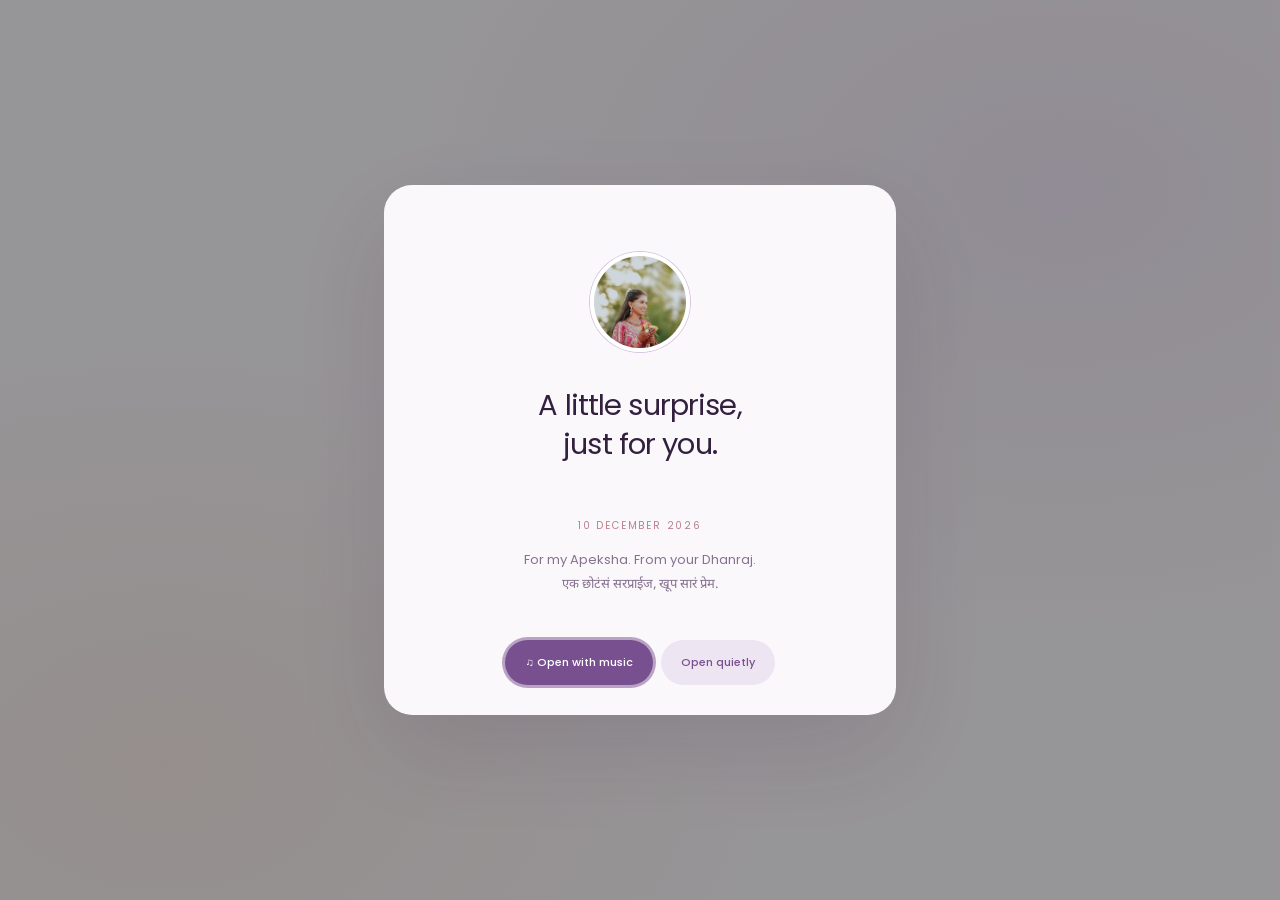
==== commit a4d30d22: "Publish approved 3D birthday experience and video" ====
--- a/index.html
+++ b/index.html
@@ -1,90 +1,152 @@
-<!doctype html>
-<html lang="mr">
+<!DOCTYPE html>
+<html lang="en">
 <head>
-  <meta charset="utf-8">
+  <meta charset="UTF-8">
   <meta name="viewport" content="width=device-width, initial-scale=1">
-  <meta name="theme-color" content="#f7f1f5">
-  <meta name="description" content="A little world of memories, smiles and birthday wishes for Apeksha. With love, Dhanraj.">
+  <meta name="theme-color" content="#fbf8fc">
   <meta name="robots" content="noindex, nofollow">
-  <meta property="og:title" content="For Apeksha, with love ♡">
-  <meta property="og:description" content="A little birthday surprise, made just for you. — Dhanraj">
-  <title>For Apeksha, with love ♡ | Dhanraj</title>
-  <link rel="icon" href="assets/rose.svg" type="image/svg+xml">
-  <link rel="preload" as="image" href="assets/together-16.webp">
-  <link rel="stylesheet" href="styles.css">
-  <link rel="stylesheet" href="depth.css">
-  <script src="media.js" defer></script>
-  <script src="app.js" defer></script>
-  <script src="depth.js" defer></script>
+  <meta name="description" content="A birthday surprise for Apeksha, with all my love. — Dhanraj">
+  <title>Happy Birthday, Apeksha 💜 | With love, Dhanraj</title>
+  <link rel="icon" href="img/favicon.png">
+  <link rel="preconnect" href="https://fonts.googleapis.com">
+  <link rel="preconnect" href="https://fonts.gstatic.com" crossorigin>
+  <link href="https://fonts.googleapis.com/css2?family=Noto+Sans+Devanagari:wght@400;500;600&family=Poppins:wght@300;400;500;600;700&display=swap" rel="stylesheet">
+  <link rel="stylesheet" href="style/main.css">
+  <link rel="stylesheet" href="style/depth-scenes.css">
+  <link rel="preload" href="img/apeksha.webp" as="image">
 </head>
-<body>
-  <a class="skip-link" href="#main">Skip to your birthday story</a>
-  <header class="site-header">
-    <a class="monogram" href="#home" aria-label="Dhanraj and Apeksha, home">d<span>♡</span>a</a>
-    <nav aria-label="Main navigation"><a href="#story">Our story</a><a href="#play">Little joys</a><a href="#letter">My letter</a></nav>
-    <button class="sound-button" id="sound-toggle" aria-pressed="false" aria-label="Play gentle background music"><span class="sound-bars" aria-hidden="true"><i></i><i></i><i></i><i></i></span><span id="sound-label">Music off</span></button>
+<body class="not-started">
+  <header class="topbar">
+    <a class="signature" href="https://dhanrajgaikwad89.github.io/apeksha-birthday/">Dhanraj <span>♡</span> Apeksha</a>
+    <button id="music-toggle" class="music-button" aria-pressed="false">♫ <span>Music off</span></button>
   </header>
-  <main id="main">
-    <section class="hero section-wrap" id="home">
-      <div class="hero-copy">
-        <p class="eyebrow"><span class="tiny-star">✧</span> 10 DECEMBER 2026 · YOUR DAY, MY FAVOURITE PERSON</p>
-        <h1 lang="en">For you,<br>my <em>Apeksha.</em></h1>
-        <p class="marathi hero-marathi">वाढदिवसाच्या खूप खूप शुभेच्छा!</p>
-        <p class="hero-description" lang="en">A little world of our memories, your beautiful smile,<br class="desktop-break"> and all the things my heart wants to say.</p>
-        <button class="button primary" id="begin">Open your birthday surprise <span aria-hidden="true">↗</span></button>
-        <p class="handwritten hero-sign">Made with all my love, Dhanraj <span>♡</span></p>
-        <div class="countdown" id="countdown" aria-label="Countdown to 10 December 2026, midnight India time"><span class="countdown-label">A little closer to your day</span><div class="countdown-numbers" id="countdown-numbers"></div></div>
-      </div>
-      <div class="hero-art">
-        <div class="orbit" aria-hidden="true"></div>
-        <span class="art-star star-one" aria-hidden="true">✧</span><span class="art-star star-two" aria-hidden="true">✧</span>
-        <img class="rose-decoration" src="assets/rose.svg" alt="" aria-hidden="true">
-        <figure class="hero-photo"><img src="assets/together-16.webp" alt="Dhanraj and Apeksha sharing a tender moment in traditional clothes" fetchpriority="high"><figcaption>my favourite place is beside you.</figcaption></figure>
-        <figure class="little-photo"><img src="assets/together-11.webp" alt="Apeksha smiling in her pink traditional outfit"><figcaption class="handwritten">that smile, always ♡</figcaption></figure>
-        <div class="date-stamp"><span>OUR FOREVER BEGAN</span><strong>28.05.2026</strong><span>one yes. a whole lifetime.</span></div>
+  <main class="container" id="birthday-story" aria-label="A birthday story for Apeksha">
+    <section class="one scene" aria-hidden="true" inert aria-labelledby="greeting-title">
+      <p class="eyebrow">10 December 2026 · A day made for you</p>
+      <h1 id="greeting-title">Hi, <span id="name">Apeksha<span class="heart">♡</span></span></h1>
+      <p class="two" id="greetingText">Today is all about my favourite person.<br><span lang="mr">आणि ती म्हणजे… तू.</span></p>
+      <p class="little-note">A little website. A whole lot of love.</p>
+    </section>
+    <section class="three scene" aria-hidden="true" inert aria-labelledby="birthday-title">
+      <p class="eyebrow">The world is a little brighter today</p>
+      <h2 id="birthday-title">It's your<br><span>birthday!</span><i aria-hidden="true">✧</i></h2>
+      <p lang="mr">वाढदिवसाच्या खूप खूप शुभेच्छा, माझ्या अपेक्षा! 💜</p>
+    </section>
+    <section class="four scene" aria-hidden="true" inert aria-labelledby="letter-title">
+      <div class="text-box" tabindex="0" aria-label="Birthday letter, scroll to read">
+        <div class="message-header"><img src="img/together.webp" alt=""><div><strong>Dhanraj</strong><small>A message, just for you</small></div><span aria-hidden="true">♡</span></div>
+        <h2 id="letter-title">My dearest Apeksha,</h2>
+        <div class="hbd-chatbox" lang="mr">
+          <p>पुण्याच्या इस्कॉन मंदिरात तुला पहिल्यांदा पाहिलं, तेव्हाच मनात आलं — हिच्यासोबत मला आयुष्य घालवायचं आहे.</p>
+          <p>तुझा शांत स्वभाव, तुझं प्रेमळ मन आणि मला समजून घेण्याची तुझी पद्धत… या सगळ्यामुळे तू माझ्यासाठी खूप खास आहेस. मी कधी रागावलो, तरी तू प्रेमाने बोलतेस. तुझ्यासोबत मनाला शांतता मिळते.</p>
+          <p>आणि तुझं हसू! तू हसलीस की माझा अख्खा दिवस सुंदर होतो. असंच हसत राहा — तुझं हसू जपण्यासाठी मी नेहमी प्रयत्न करेन.</p>
+          <p><strong>२८ मे २०२६</strong> — आपल्या साखरपुड्याचा दिवस, आपल्या एकत्र प्रवासाची सुरुवात. माझ्या आयुष्यातला तो खूप खास दिवस आहे. तू माझी जोडीदार आहेस, याचा मला खूप आनंद आणि अभिमान वाटतो.</p>
+          <p>या वाढदिवशी तुझ्या सगळ्या सुंदर स्वप्नांना पंख मिळोत. तुला भरपूर आनंद, प्रेम आणि मनासारखं आयुष्य मिळो. तुझ्या प्रत्येक उद्यात मला तुझ्या सोबत राहायचं आहे.</p>
+        </div>
+        <div class="message-footer"><p lang="mr">कायम तुझाच,<br><strong>Dhanraj ♡</strong></p><span class="fake-btn">Sent with love ✓✓</span></div>
       </div>
     </section>
-    <div class="ribbon" aria-hidden="true"><span>तू, मी आणि आपली गोष्ट</span><i>✧</i><span>You, me & a lifetime to go</span><i>✧</i><span>तुझं हसू, माझं सुख</span><i>✧</i><span>Always choosing you</span></div>
+    <section class="five scene" aria-hidden="true" inert aria-label="Why you are so special">
+      <p class="idea-1" hidden>I was going to send you<br>just a simple message…</p>
+      <p class="idea-2" hidden>But that didn't feel enough.</p>
+      <p class="idea-3" hidden>You deserve something<br><strong>much more special.</strong></p>
+      <p class="idea-4" hidden>Because…</p>
+      <p class="idea-5" hidden>You're my<br><strong>favourite person.</strong><span aria-hidden="true">♡</span></p>
+      <p class="idea-6" hidden><span>I</span> <span>LOVE</span> <span>YOU</span><small lang="mr">माझ्या आयुष्यात आल्याबद्दल धन्यवाद.</small></p>
+    </section>
+    <section class="six scene" aria-hidden="true" inert aria-labelledby="wish-title">
+      <div class="portrait-wrap">
+        <div class="portrait-ring"></div>
+        <img src="img/apeksha.webp" alt="Apeksha smiling in her pink outfit" class="profile-picture" id="imagePath">
+        <img src="img/hat.png" alt="" class="hat">
+        <span class="spark spark-one" aria-hidden="true">✧</span><span class="spark spark-two" aria-hidden="true">✦</span>
+      </div>
+      <div class="wish">
+        <p class="eyebrow">To the girl with my favourite smile</p>
+        <h2 class="wish-hbd" id="wish-title">Happy Birthday!</h2>
+        <h3>Apeksha <span>♡</span></h3>
+        <p id="wishText" lang="mr">तुझ्या हसण्याने माझं जग उजळतं.<br>अशीच हसत राहा, अशीच आनंदी राहा.</p>
+        <p class="from-dhanraj">All my love, always.<br><strong>— Dhanraj</strong></p>
+      </div>
+    </section>
+    <div class="seven" aria-hidden="true"><div class="baloons" id="balloons"></div></div>
+    <div class="eight" aria-hidden="true">
+      <svg viewBox="0 0 40 40"><circle cx="20" cy="20" r="20"/></svg>
+      <svg viewBox="0 0 40 40"><circle cx="20" cy="20" r="20"/></svg>
+      <svg viewBox="0 0 40 40"><circle cx="20" cy="20" r="20"/></svg>
+      <svg viewBox="0 0 40 40"><circle cx="20" cy="20" r="20"/></svg>
+      <svg viewBox="0 0 40 40"><circle cx="20" cy="20" r="20"/></svg>
+      <svg viewBox="0 0 40 40"><circle cx="20" cy="20" r="20"/></svg>
+    </div>
 
-    <section class="story-section section-wrap section-space" id="story">
-      <div class="section-heading"><div><p class="eyebrow">01 / THE PLACES THAT BECAME OURS</p><h2>Every little moment.<br><em>A little more us.</em></h2></div><p>काही जागा फक्त जागा नसतात.<br>त्या आपल्या आठवणी बनतात.<span class="english-note">Some places become a part of our story.</span></p></div>
-      <div class="story-tabs" role="tablist" aria-label="Our dates"><button role="tab" id="tab-iskcon" aria-selected="true" aria-controls="story-panel" data-story="iskcon"><span>01</span> ISKCON Temple</button><button role="tab" id="tab-amanora" aria-selected="false" aria-controls="story-panel" tabindex="-1" data-story="amanora"><span>02</span> Amanora Mall</button><button role="tab" id="tab-seasons" aria-selected="false" aria-controls="story-panel" tabindex="-1" data-story="seasons"><span>03</span> Seasons Mall</button></div>
-      <div class="story-panel" id="story-panel" role="tabpanel" aria-labelledby="tab-iskcon"></div>
-      <div class="darshan-note"><span aria-hidden="true">✧</span><p>गणपतीच्या दर्शनातही माझ्या मनात एकच प्रार्थना होती — आपली साथ अशीच कायम राहू दे.<span class="english-note">And in our prayers, a wish for a lifetime together.</span></p></div>
+    <section class="depth-gallery scene depth-scene" aria-hidden="true" inert aria-labelledby="depth-title">
+      <div class="depth-halo" aria-hidden="true"></div>
+      <div class="depth-heading"><p class="eyebrow">A little closer to our forever</p><h2 id="depth-title">Every angle. Always us.</h2></div>
+      <div class="photo-stage" aria-label="Our three photographs in a 3D gallery">
+        <div class="photo-orbit">
+          <figure class="depth-card" data-photo="0" data-position="center"><img src="img/couple/together.webp" alt="Dhanraj and Apeksha standing together with a bouquet"><figcaption>Together feels like home.</figcaption></figure>
+          <figure class="depth-card" data-photo="1" data-position="right"><img src="img/couple/proposal.webp" alt="Dhanraj kneeling and presenting flowers to Apeksha"><figcaption>My favourite yes.</figcaption></figure>
+          <figure class="depth-card depth-card-wide" data-photo="2" data-position="left"><img src="img/couple/side-by-side.webp" alt="Dhanraj and Apeksha smiling at each other"><figcaption>Always by your side.</figcaption></figure>
+        </div>
+        <div class="gallery-floor" aria-hidden="true"></div>
+      </div>
+      <div class="gallery-picker" role="group" aria-label="Choose a photograph">
+        <button type="button" data-select-photo="0" aria-pressed="true">Together</button>
+        <button type="button" data-select-photo="1" aria-pressed="false">My favourite yes</button>
+        <button type="button" data-select-photo="2" aria-pressed="false">By your side</button>
+      </div>
+      <p class="depth-note" lang="mr">प्रत्येक क्षण तुझ्यासोबत… अजूनच सुंदर.</p>
+      <p class="depth-hint">Choose a photo to bring it closer<span class="pointer-hint"> · Move your mouse to explore</span></p>
+      <small class="photographer-credit">Photography: DCPHOTOSZ · Ankush Sarvsane</small>
+    </section>
+    <section class="double-exposure scene depth-scene" aria-hidden="true" inert aria-labelledby="exposure-title">
+      <div class="depth-halo" aria-hidden="true"></div>
+      <div class="exposure-heading"><p class="eyebrow">Two moments, one beautiful story</p><h2 id="exposure-title">Two hearts. One forever.</h2></div>
+      <div class="exposure-stage" aria-label="Double-exposure artwork of Dhanraj and Apeksha">
+        <div class="exposure-art">
+          <div class="art-backplane" aria-hidden="true"></div>
+          <img class="art-glow" src="img/couple/double-exposure-v2.webp" alt="" aria-hidden="true">
+          <img class="art-main" src="img/couple/double-exposure-v2.webp" alt="Romantic double-exposure artwork combining Dhanraj and Apeksha's portrait with their flower-giving moment">
+          <span class="art-sheen" aria-hidden="true"></span>
+          <span class="art-petal petal-one" aria-hidden="true"></span><span class="art-petal petal-two" aria-hidden="true"></span><span class="art-petal petal-three" aria-hidden="true"></span>
+        </div>
+      </div>
+      <p class="exposure-caption" lang="mr">एका सुंदर भेटीपासून… आयुष्यभराच्या सोबतीपर्यंत.</p>
+      <small class="art-note">An artistic double exposure of our photographs</small>
     </section>
 
-    <section class="engagement-section" aria-labelledby="forever-title"><div class="section-wrap engagement-inner"><div class="engagement-photos"><img class="engagement-main" src="assets/together-13.webp" alt="Dhanraj and Apeksha together at their engagement celebration" loading="lazy"><img class="engagement-detail" src="assets/together-15.webp" alt="A happy selfie together in engagement outfits" loading="lazy"></div><div class="engagement-copy"><p class="eyebrow">THE DAY MY HEART FOUND ITS HOME</p><p class="large-date">28 <span>May</span> 2026</p><h2 id="forever-title">One beautiful yes.<br><em>Our whole life ahead.</em></h2><p>२८ मे २०२६ — आपल्या साखरपुड्याचा दिवस. माझ्या आयुष्यातला सर्वात खास दिवसांपैकी एक. त्या दिवशी आपल्या एकत्र प्रवासाला एक सुंदर नाव मिळालं. तुझ्यासोबत आयुष्य घडवणार आहे, याचा मला मनापासून आनंद आणि अभिमान आहे.</p><p class="handwritten">And I would choose you, all over again.</p></div></div></section>
-
-    <section class="section-wrap section-space reasons-section" id="reasons"><div class="center-heading"><p class="eyebrow">02 / THE LITTLE THINGS THAT ARE EVERYTHING</p><h2>So many reasons.<br><em>One very special you.</em></h2><p>प्रत्येक गुलाबामागे, तुझ्यासाठी एक छोटीशी गोष्ट.<span class="english-note">Tap a rose. There is something I want you to know.</span></p></div><div class="reasons-grid" id="reasons-grid"></div><p class="reasons-progress" id="reasons-progress" aria-live="polite">Six little notes, all from my heart.</p></section>
-
-    <section class="gallery-section section-space" id="album"><div class="section-wrap"><div class="section-heading"><div><p class="eyebrow">03 / OUR LITTLE COLLECTION OF HAPPY</p><h2>If memories were flowers,<br><em>I’d pick these.</em></h2></div><p>आपले क्षण. आपलं छोटंसं जग.<span class="english-note">Tap any photo to stay a little longer.</span></p></div><div class="filter-row" role="group" aria-label="Photo album filters"><button class="filter active" data-filter="favourites" aria-pressed="true">Favourites</button><button class="filter" data-filter="iskcon" aria-pressed="false">ISKCON</button><button class="filter" data-filter="amanora" aria-pressed="false">Amanora</button><button class="filter" data-filter="seasons" aria-pressed="false">Seasons</button><button class="filter" data-filter="all" aria-pressed="false">Every memory</button></div><div class="photo-grid" id="photo-grid"></div><p class="album-count" id="album-count"></p><button class="text-button" id="more-photos">A few more memories <span aria-hidden="true">↓</span></button></div></section>
-
-    <section class="memory-orbit-section section-space" id="memory-orbit" aria-labelledby="memory-orbit-title">
-      <div class="section-wrap">
-        <div class="center-heading"><p class="eyebrow">A LITTLE NEW PERSPECTIVE</p><h2 id="memory-orbit-title">My world revolves<br><em>around you.</em></h2><p>आपल्या आठवणींना एक नवी झलक.<span class="english-note" id="memory-orbit-help">Drag or swipe to turn our memories. Tap the front photo to open it.</span></p></div>
-        <div class="memory-scene" id="memory-scene" tabindex="0" role="group" aria-roledescription="carousel" aria-label="Six memories in a rotating 3D album" aria-describedby="memory-orbit-help">
-          <div class="memory-halo" aria-hidden="true"></div><span class="orbit-spark spark-left" aria-hidden="true">✧</span><span class="orbit-spark spark-right" aria-hidden="true">✧</span>
-          <div class="memory-turntable" id="memory-turntable"></div>
-          <div class="memory-pedestal" aria-hidden="true"></div>
-        </div>
-        <div class="memory-controls"><button class="memory-arrow" id="memory-prev" aria-label="Previous 3D memory">←</button><p id="memory-current" aria-live="polite" aria-atomic="true"></p><button class="memory-arrow" id="memory-next" aria-label="Next 3D memory">→</button></div>
-        <div class="memory-dots" id="memory-dots" role="group" aria-label="Choose a 3D memory"></div>
-        <button class="memory-rotate text-button" id="memory-rotate" aria-pressed="false"><span aria-hidden="true">↻</span> Slowly turn the memories</button>
+    <section class="nine scene" aria-hidden="true" inert aria-labelledby="forever-title">
+      <p class="eyebrow">From our first hello to forever</p>
+      <h2 id="forever-title">My favourite story is ours.</h2>
+      <div class="memory-strip">
+        <figure><img src="img/first-meeting.webp" alt="Dhanraj and Apeksha at ISKCON, Pune"><figcaption>Our first hello · ISKCON</figcaption></figure>
+        <figure><img src="img/engagement.webp" alt="Dhanraj and Apeksha on their engagement day"><figcaption>Our yes · 28 May 2026</figcaption></figure>
+        <figure><img src="img/together.webp" alt="Dhanraj and Apeksha sharing a happy moment"><figcaption>My favourite place · With you</figcaption></figure>
       </div>
+      <p class="forever-message" lang="mr">पहिली भेट, एकत्र घालवलेले क्षण आणि आपल्या आयुष्याची सुरुवात…<br>तुझ्यासोबत अजून कितीतरी सुंदर आठवणी बनवायच्या आहेत.</p>
     </section>
-
-    <section class="section-wrap section-space videos-section" id="films"><div class="section-heading"><div><p class="eyebrow">04 / PRESS PLAY, RELIVE THE FEELING</p><h2>Our moments,<br><em>in motion.</em></h2></div><p>A few seconds. A thousand feelings.<span class="english-note">The music pauses while a video plays.</span></p></div><div class="film-layout"><div class="film-screen"><video id="film-player" controls playsinline preload="none" poster="assets/together-12.webp" aria-label="Our selected memory video"></video><p id="film-caption"></p></div><div class="film-list" id="film-list" role="group" aria-label="Choose a memory video"></div></div></section>
-
-    <section class="play-section section-space" id="play"><div class="section-wrap"><div class="center-heading"><p class="eyebrow">05 / A LITTLE FUN, A LOT OF LOVE</p><h2>You make my heart smile.<br><em>Now it’s your turn.</em></h2></div><div class="game-tabs" role="tablist" aria-label="Choose a game"><button role="tab" id="quiz-tab" aria-controls="quiz-game" aria-selected="true" data-game="quiz-game">The us quiz <span>♡</span></button><button role="tab" id="match-tab" aria-controls="match-game" aria-selected="false" tabindex="-1" data-game="match-game">Find our pairs <span>✧</span></button></div><div class="game-panel" id="quiz-game" role="tabpanel" aria-labelledby="quiz-tab"><div id="quiz-content"></div></div><div class="game-panel" id="match-game" role="tabpanel" aria-labelledby="match-tab" hidden><div class="match-heading"><div><h3>Made for each other.</h3><p>सारखे फोटो शोध. आपल्या आठवणी पुन्हा जुळव.</p></div><button class="text-button" id="reset-match">Start again ↻</button></div><div class="match-grid" id="match-grid"></div><p id="match-status" class="match-status" aria-live="polite">Find all 6 pairs. Take your time, love.</p></div></div></section>
-
-    <section class="section-wrap section-space letter-section" id="letter"><div class="letter-intro"><p class="eyebrow">06 / THE WORDS I KEEP IN MY HEART</p><h2>One letter.<br><em>All my love.</em></h2><p>काही भावना शब्दांत मावणं कठीण असतं.<br>तरीही, आज फक्त तुझ्यासाठी हा छोटासा प्रयत्न.</p><img src="assets/rose.svg" class="letter-rose" alt="" loading="lazy"></div><div class="letter-stage"><button class="envelope" id="open-letter" aria-expanded="false" aria-controls="birthday-letter"><span class="envelope-flap" aria-hidden="true"></span><span class="envelope-address">To my Apeksha,</span><span class="wax-seal" aria-hidden="true">♡</span><span class="envelope-hint">A birthday letter, just for you<br><small>Tap to open ↗</small></span></button><article class="birthday-letter" id="birthday-letter" hidden><div class="letter-topline"><span>10 DECEMBER 2026</span><div class="letter-language" role="group" aria-label="Letter language"><button aria-pressed="true" data-language="mr">मराठी</button><button aria-pressed="false" data-language="en">English</button></div></div><div id="letter-content"></div><p class="letter-signature">कायम तुझाच,<br><span class="handwritten">Dhanraj ♡</span></p><button class="text-button" id="save-letter">Keep this letter ↓</button></article></div></section>
-
-    <section class="wish-section section-space" id="wish"><div class="section-wrap"><p class="eyebrow">ONE LAST LITTLE SURPRISE</p><h2>Close your eyes.<br><em>Make a wish, my love.</em></h2><p>मनात एक इच्छा माग… आणि मेणबत्त्या विझव!</p><div class="cake" aria-label="Birthday cake with three candles"><div class="candles"><span class="candle"><i class="flame"></i></span><span class="candle"><i class="flame"></i></span><span class="candle"><i class="flame"></i></span></div><div class="cake-top"></div><div class="cake-body"><span>for Apeksha</span><i>♡</i></div><div class="cake-plate"></div></div><button class="button primary" id="make-wish">Make a wish & blow out the candles <span aria-hidden="true">✧</span></button><div class="wish-result" id="wish-result" hidden aria-live="polite"><h3>Happy birthday, Apeksha! ♡</h3><p>तुझ्या सगळ्या सुंदर इच्छा पूर्ण होवोत.<br>आणि प्रत्येक आनंदात, मी तुझ्या सोबत असो.</p><p class="handwritten">My favourite future is the one with you.</p><button class="text-button" id="relight">One more wish? ↻</button></div></div></section>
+    <section class="ten scene" aria-hidden="true" inert aria-labelledby="ending-title">
+      <div class="ending-heart" aria-hidden="true">♡</div><p class="eyebrow">One last thing, my love</p>
+      <h2 class="ten-p" id="ending-title">My favourite future<br>has you in it.</h2>
+      <p class="line1" lang="mr">आज, उद्या आणि कायम… तुझाच.</p>
+      <p class="line2">I will keep choosing you, every single day.</p>
+      <p class="line3">Happy Birthday, Apeksha. 💜</p>
+      <p class="ending-sign">With all my heart, Dhanraj</p>
+      <div class="ending-actions"><button id="replay">↻ Watch again</button><a href="memories/">Explore all our memories ↗</a><a href="video/">Watch our birthday film ↗</a></div>
+      <a class="template-credit" href="CREDITS.md" target="_blank" rel="noopener">Template credits</a>
+    </section>
   </main>
-  <footer><a class="monogram" href="#home">d<span>♡</span>a</a><p>For every birthday. For every ordinary day. For you.</p><span>Made with love by Dhanraj · 2026</span></footer>
-  <dialog id="lightbox" class="lightbox" aria-label="Our photo album"><button class="lightbox-close" aria-label="Close photo">×</button><button class="lightbox-prev" aria-label="Previous photo">←</button><figure><img id="lightbox-image" alt=""><figcaption id="lightbox-caption"></figcaption></figure><button class="lightbox-next" aria-label="Next photo">→</button></dialog>
-  <div class="toast" id="toast" role="status"></div>
-  <div id="confetti" class="confetti" aria-hidden="true"></div>
-  <noscript><p class="noscript">Please enable JavaScript to open the photo albums, letter and birthday surprises.</p></noscript>
+  <nav class="story-controls" hidden aria-label="Story playback">
+    <div class="progress-track"><div id="progress"></div></div>
+    <p id="scene-status" aria-live="polite">01 / 09 · A little hello</p>
+    <div><button id="pause" aria-pressed="false">Ⅱ Pause</button><button id="next">Next moment →</button></div>
+  </nav>
+  <p id="sound-status" class="sr-only" role="status"></p>
+  <noscript><style>.container{visibility:visible;height:auto}.scene{position:relative;visibility:visible;opacity:1;min-height:80vh}.five,.seven,.eight,.topbar,.ending-actions{display:none}</style><p>Please enable JavaScript to play the birthday surprise.</p></noscript>
+  <script src="vendor/gsap.min.js"></script>
+  <script src="vendor/sweetalert2.all.min.js"></script>
+  <script src="script/music.js"></script>
+  <script src="script/depth-scenes.js"></script>
+  <script src="script/main.js"></script>
 </body>
 </html>
--- a/style/main.css
+++ b/style/main.css
@@ -0,0 +1,124 @@
+/* Adapted from ayushindurkar/HBD (MIT). See LICENSE and CREDITS.md. */
+:root{--purple:#78508f;--deep:#32203e;--rose:#b9818c;--paper:#fbf8fc;--muted:#86758d}
+*{box-sizing:border-box}
+html,body{margin:0;min-height:100%;width:100%}
+body{font-family:'Poppins','Noto Sans Devanagari',sans-serif;background:var(--paper);color:var(--deep)}
+button,a{-webkit-tap-highlight-color:transparent}
+button{font:inherit;cursor:pointer}
+a{color:inherit;text-decoration:none}
+button:focus-visible,a:focus-visible,[tabindex]:focus-visible{outline:3px solid var(--rose);outline-offset:5px}
+button:disabled{cursor:default;opacity:.45}
+[hidden]{display:none!important}
+[lang=mr]{font-family:'Noto Sans Devanagari',sans-serif}
+.topbar{position:fixed;top:0;left:0;right:0;z-index:20;height:80px;padding:0 5vw;display:flex;align-items:center;justify-content:space-between;transition:color .6s}
+.signature{font-size:14px;letter-spacing:.03em;font-weight:500}
+.signature span{color:var(--rose);padding:0 7px;font-size:22px}
+.music-button{background:transparent;border:1px solid #dbcddd;color:inherit;border-radius:30px;padding:10px 16px;font-size:12px}
+.music-button span{margin-left:5px}
+.not-started .topbar{visibility:hidden}
+.container{height:100vh;height:100dvh;min-height:590px;width:100%;position:relative;overflow:hidden;visibility:hidden;text-align:center;background:radial-gradient(ellipse at 83% 21%,#f2eaf8 0,transparent 43%),radial-gradient(ellipse at 13% 85%,#f9edeb 0,transparent 38%),var(--paper)}
+.scene{position:absolute;inset:0;display:flex;flex-direction:column;align-items:center;justify-content:center;padding:100px 32px 110px;visibility:hidden;overflow-y:auto}
+.eyebrow{font-size:10px;letter-spacing:.22em;text-transform:uppercase;color:var(--muted);font-weight:500;margin:0 0 26px}
+.one h1{font-size:clamp(56px,8vw,106px);line-height:1.16;font-weight:400;letter-spacing:-.065em;margin:0}
+#name{color:var(--purple);display:block}
+.heart{font-weight:300;color:var(--rose);font-size:.65em;margin-left:12px;vertical-align:middle}
+.two{font-size:16px;color:#736479;line-height:2;margin:27px 0 0}
+.two [lang=mr]{font-size:17px}
+.little-note{font-size:11px;color:#96859a;letter-spacing:.05em;margin:38px 0 0}
+.three h2{font-size:clamp(56px,9vw,110px);line-height:1.08;font-weight:400;letter-spacing:-.055em;margin:0;position:relative}
+.three h2 span{color:var(--purple)}
+.three h2 i{position:absolute;color:var(--rose);font-size:50px;right:-65px;top:10px;font-style:normal}
+.three>p:last-child{font-size:18px;margin-top:32px}
+.text-box{width:min(650px,100%);max-height:100%;padding:26px 32px;text-align:left;border:1px solid #e8dce9;border-radius:22px;background:#fff;box-shadow:0 25px 80px #5a3c6810;overflow-y:auto;overscroll-behavior:contain}
+.message-header{display:flex;align-items:center;gap:12px;padding-bottom:20px;border-bottom:1px solid #eee6ef}
+.message-header img{width:44px;height:44px;border-radius:50%;object-fit:cover}
+.message-header strong{font-size:12px;font-weight:500}
+.message-header small{display:block;font-size:10px;color:var(--muted);margin-top:3px}
+.message-header>span{margin-left:auto;font-size:30px;color:var(--rose)}
+.text-box h2{font-size:18px;font-weight:500;margin:22px 0 18px}
+.hbd-chatbox{font-size:14px;line-height:1.95;color:#65556d}
+.hbd-chatbox p{margin:0 0 14px}
+.message-footer{display:flex;justify-content:space-between;align-items:end;margin-top:22px;gap:14px}
+.message-footer p{font-size:13px;margin:0;line-height:1.8}
+.fake-btn{background:#f2eaf5;color:var(--purple);padding:9px 12px;border-radius:7px;font-size:10px}
+.five{perspective:900px}
+.five>p{position:absolute;inset:auto 20px;margin:0;font-size:clamp(28px,4.5vw,52px);font-weight:300;line-height:1.5;visibility:hidden}
+.five strong{font-weight:500;color:var(--purple)}
+.idea-3 strong{display:inline-block;background:#eaddf0;padding:3px 15px;border-radius:8px}
+.idea-5>span{display:block;color:var(--rose);font-size:65px;line-height:1.25}
+.five .idea-6{font-size:clamp(40px,7vw,90px);font-weight:600;letter-spacing:-.04em;color:var(--purple)}
+.idea-6>span{display:inline-block}
+.idea-6 small{display:block;font-size:17px;letter-spacing:0;font-weight:400;color:var(--muted);margin-top:22px}
+.six{flex-direction:row;gap:75px}
+.portrait-wrap{position:relative;width:280px;height:370px;flex-shrink:0;perspective:1000px}
+.profile-picture{width:100%;height:100%;object-fit:cover;object-position:center 31%;border-radius:150px 150px 18px 18px;box-shadow:0 25px 60px #51325b24;position:relative}
+.portrait-ring{position:absolute;inset:-13px;border:1px solid #cba8b1;border-radius:160px 160px 25px 25px;transform:rotate(-5deg)}
+.hat{position:absolute;width:78px;height:auto;top:-50px;left:109px;transform:rotate(12deg);z-index:1}
+.spark{position:absolute;color:var(--rose);font-size:46px}.spark-one{top:18%;left:-50px}.spark-two{bottom:13%;right:-34px;font-size:28px}
+.wish{text-align:left;max-width:450px}
+.wish .eyebrow{margin-bottom:20px}
+.wish-hbd{font-size:clamp(28px,3.9vw,49px);line-height:1.2;font-weight:400;letter-spacing:-.05em;margin:0}
+.wish-hbd span{display:inline-block;white-space:pre}
+.wish h3{font-size:clamp(48px,5.7vw,72px);font-weight:500;letter-spacing:-.06em;line-height:1.25;color:var(--purple);margin:7px 0 22px}
+.wish h3 span{color:var(--rose);font-weight:300}
+#wishText{font-size:17px;line-height:1.9;color:#796580}
+.from-dhanraj{font-size:12px;line-height:1.9;color:var(--muted);margin-top:30px}.from-dhanraj strong{font-weight:500;color:var(--deep)}
+.seven,.eight{position:absolute;inset:0;pointer-events:none;overflow:hidden}
+.seven{z-index:3}
+.baloons img{position:absolute;width:95px;bottom:-220px;opacity:0;filter:sepia(.2) saturate(.7);will-change:transform}
+.eight{z-index:0}
+.eight svg{position:absolute;width:14px;visibility:hidden;opacity:0;fill:#e4d5ed}
+.eight svg:nth-child(1){left:10%;top:20%}.eight svg:nth-child(2){left:80%;top:30%;fill:#f3d8dd}.eight svg:nth-child(3){left:20%;top:80%}.eight svg:nth-child(4){left:70%;top:70%;fill:#e3d3ed}.eight svg:nth-child(5){left:45%;top:12%;fill:#eed9de}.eight svg:nth-child(6){left:50%;top:90%}
+.nine{z-index:2}
+.nine h2{font-size:clamp(26px,4vw,46px);line-height:1.2;letter-spacing:-.045em;font-weight:400;margin:0 0 36px}
+.nine .eyebrow{margin-bottom:16px}
+.memory-strip{display:flex;gap:22px;width:min(760px,100%);align-items:center}
+.memory-strip figure{margin:0;width:33.333%;background:white;padding:9px 9px 14px;box-shadow:0 9px 35px #48305013;transform:rotate(-4deg)}
+.memory-strip figure:nth-child(2){transform:rotate(3deg) translateY(-7px)}
+.memory-strip figure:nth-child(3){transform:rotate(-2deg)}
+.memory-strip img{display:block;width:100%;aspect-ratio:4/5;object-fit:cover;object-position:50% 35%}
+.memory-strip figcaption{font-size:9px;margin-top:13px;color:#807087}
+.forever-message{font-size:16px;line-height:1.9;color:#796580;margin:35px 0 0}
+.ten{background:radial-gradient(ellipse at 50% 30%,#483050,#271c32 70%);color:#fcf6fe;z-index:5}
+.ending-heart{font-size:64px;color:#cba0ae;font-weight:300;line-height:1;margin-bottom:22px}
+.ten .eyebrow{color:#bca4c6;margin-bottom:20px}
+.ten h2{font-size:clamp(36px,5vw,65px);font-weight:300;letter-spacing:-.045em;line-height:1.2;margin:0 0 25px}
+.ten p{margin:8px 0}.ten .line1{font-size:20px;color:#dcc7e5}.ten .line2{font-size:13px;color:#beabc8}.ten .line3{font-size:17px;margin-top:20px}
+.ten .ending-sign{color:#c79ba9;font-size:12px;margin-top:20px}
+.ending-actions{display:flex;gap:15px;margin-top:32px;align-items:center}
+.ending-actions button,.ending-actions a{padding:13px 20px;border-radius:28px;font-size:11px;border:1px solid #806286;background:transparent;color:#fff}
+.ending-actions button{background:#e9d8ee;color:#3c2846;border-color:#e9d8ee}
+.template-credit{font-size:9px;opacity:.5;margin-top:24px}
+.story-controls{position:fixed;bottom:0;left:0;right:0;z-index:20;height:83px;padding:23px 5vw;display:flex;justify-content:space-between;align-items:center;gap:15px;background:#fbf8fce6;backdrop-filter:blur(14px);transition:background .5s,color .5s}
+.progress-track{position:absolute;top:0;left:5vw;right:5vw;height:2px;background:#e8dce9}
+#progress{width:0;height:100%;background:var(--rose)}
+#scene-status{font-size:10px;color:var(--muted);margin:0}
+.story-controls>div:last-child{display:flex;gap:10px}
+.story-controls button{font-size:11px;border:0;padding:10px 13px;border-radius:20px;background:transparent;color:var(--deep)}
+.story-controls #next{background:#eee4f2;color:#6a407e}
+.is-ending .topbar{color:#f6edf9}.is-ending .music-button{border-color:#755e7d}
+.is-ending .story-controls{background:#291d34e6;color:white}.is-ending #scene-status{color:#c5afce}.is-ending #pause{color:#f6edf9}.is-ending .progress-track{background:#63496d}
+.sr-only{position:absolute;width:1px;height:1px;overflow:hidden;clip-path:inset(50%);white-space:nowrap}
+div.birthday-popup{border-radius:28px!important;padding:35px 30px 30px!important;background:var(--paper)!important;color:var(--deep)!important;box-shadow:0 35px 100px #3b234026}
+.welcome-photo{width:100px;height:100px;object-fit:cover;object-position:center 30%;border-radius:50%;border:4px solid white;box-shadow:0 0 0 1px #d8c3dd}
+.welcome-date{font-size:10px;letter-spacing:.18em;text-transform:uppercase;color:var(--rose);margin-top:22px}
+.birthday-popup .swal2-title{font-size:29px!important;font-weight:400!important;line-height:1.35!important;letter-spacing:-.03em;padding:18px 0 0!important}
+.birthday-popup .swal2-html-container{margin:16px 0 0!important;font-size:13px!important;line-height:1.9!important;color:#86728f!important}
+.birthday-popup .swal2-actions{margin:25px 0 0!important;gap:8px}
+.birthday-popup button.swal2-styled{border-radius:25px!important;font:500 11px 'Poppins',sans-serif!important;padding:14px 20px!important;margin:0!important}
+.birthday-popup .swal2-confirm{background:var(--purple)!important}.birthday-popup .swal2-cancel{background:#eee5f2!important;color:#78508f!important}
+.static-view .container{visibility:visible;height:auto}.static-view .scene{position:relative;visibility:visible!important;opacity:1!important;min-height:90vh;overflow:visible}.static-view .five>p{position:relative;visibility:visible!important;opacity:1!important;margin:30px 0}.static-view .seven,.static-view .eight,.static-view .story-controls{display:none!important}
+@media(max-width:850px){.six{gap:45px}.portrait-wrap{width:235px;height:310px}.hat{left:86px;width:70px;top:-45px}.wish .eyebrow{font-size:8px}.wish-hbd{font-size:32px}.wish h3{font-size:56px}}
+@media(max-width:600px){.topbar{height:66px;padding:0 22px}.signature{font-size:11px}.signature span{font-size:18px;padding:0 3px}.music-button{padding:8px 12px;font-size:10px}.scene{padding:85px 24px 105px}.eyebrow{font-size:8px;letter-spacing:.16em}.one h1{font-size:66px}.two{font-size:13px}.two [lang=mr]{font-size:15px}.little-note{font-size:10px}.three h2{font-size:66px}.three h2 i{font-size:32px;right:-32px}.three>p:last-child{font-size:15px;line-height:1.8}.text-box{padding:20px;border-radius:17px}.text-box h2{font-size:16px}.hbd-chatbox{font-size:13px}.message-header{padding-bottom:14px}.message-footer{gap:6px}.fake-btn{font-size:8px;padding:8px}.five>p{font-size:29px;inset:auto 24px}.five .idea-6{font-size:42px}.idea-6 small{font-size:14px}.six{flex-direction:column;gap:30px}.portrait-wrap{width:170px;height:223px}.hat{width:55px;top:-35px;left:61px}.portrait-ring{inset:-9px}.wish{text-align:center}.wish .eyebrow{font-size:7px;margin-bottom:10px}.wish-hbd{font-size:30px}.wish h3{font-size:43px;margin:3px 0 10px}#wishText{font-size:14px;margin:8px 0}.from-dhanraj{font-size:10px;margin-top:12px}.spark-one{left:-35px;font-size:32px}.spark-two{right:-27px;font-size:23px}.baloons img{width:60px}.nine h2{font-size:31px;margin-bottom:30px}.memory-strip{gap:9px}.memory-strip figure{padding:5px 5px 10px}.memory-strip figcaption{font-size:7px;line-height:1.5;margin-top:8px}.forever-message{font-size:14px;margin-top:28px}.ending-heart{font-size:48px;margin-bottom:16px}.ten h2{font-size:38px}.ten .line1{font-size:17px}.ten .line2{font-size:11px}.ten .line3{font-size:15px}.ending-actions{gap:8px;flex-wrap:wrap;justify-content:center;margin-top:24px}.ending-actions button,.ending-actions a{font-size:10px;padding:12px 15px}.story-controls{height:78px;padding:20px}.progress-track{left:20px;right:20px}#scene-status{font-size:8px}.story-controls>div:last-child{gap:0}.story-controls button{font-size:10px;padding:10px}.birthday-popup .swal2-title{font-size:26px!important}}
+@media(max-height:740px){.scene{padding-top:82px;padding-bottom:98px}.portrait-wrap{width:220px;height:290px}.hat{left:80px}.ending-heart{font-size:40px;margin-bottom:15px}.ten h2{font-size:43px;margin-bottom:15px}.ten p{margin:5px 0}.ten .ending-sign{margin-top:12px}.ending-actions{margin-top:20px}.template-credit{margin-top:16px}.memory-strip{max-width:610px}.nine h2{font-size:36px;margin-bottom:23px}.forever-message{margin-top:26px}}
+@media(max-height:740px) and (max-width:600px){.portrait-wrap{width:140px;height:185px}.six{gap:23px}.hat{left:49px;width:48px;top:-31px}.wish-hbd{font-size:27px}.wish h3{font-size:36px}.wish .eyebrow{margin-bottom:8px}.ten h2{font-size:33px}.ten .eyebrow{margin-bottom:15px}.nine h2{font-size:28px}.from-dhanraj{margin-top:6px}}
+@media(prefers-reduced-motion:reduce){*,*:before,*:after{scroll-behavior:auto!important;transition:none!important}.seven,.eight{display:none}}
+.sr-only{top:0;left:0;margin:0}
+
+/* Each love message occupies its own screen, including during replay and seeking. */
+.five{display:grid;place-items:center}
+.five>p{grid-area:1 / 1;position:static;inset:auto;width:100%;max-width:940px;margin:0}
+.idea-5>span{margin-top:20px}
+.idea-6 small{margin-top:32px;line-height:1.8}
+@media(max-width:600px){.five>p{padding:0 6px}.idea-5>span{margin-top:16px}.idea-6 small{margin-top:25px}}
+.five .idea-6{display:flex;flex-wrap:wrap;justify-content:center;align-items:center;column-gap:.18em}.idea-6 small{flex-basis:100%}
--- a/style/depth-scenes.css
+++ b/style/depth-scenes.css
@@ -0,0 +1,48 @@
+
+/* The couple's photographs, arranged in physical layers with perspective. */
+.depth-scene{background:radial-gradient(ellipse at 50% 35%,#493047 0,#25182e 60%,#1b1421 100%);color:#fcf4f8;isolation:isolate}
+.depth-scene .eyebrow{color:#c8a5b4;margin-bottom:13px}
+.depth-heading,.exposure-heading{position:relative;z-index:2;text-align:center;flex:none}
+.depth-heading h2,.exposure-heading h2{font-size:clamp(28px,3.5vw,43px);font-weight:300;line-height:1.2;letter-spacing:-.045em;margin:0}
+.depth-gallery{padding-top:84px;padding-bottom:101px;overflow:hidden;justify-content:center}
+.depth-halo{position:absolute;inset:16% 10% 6%;z-index:-1;background:radial-gradient(ellipse,#b38a8333,transparent 67%);pointer-events:none}
+.photo-stage{position:relative;width:min(880px,100%);height:330px;min-height:260px;flex-shrink:0;perspective:1100px;margin:14px 0 10px;touch-action:pan-y;--rx:0deg;--ry:0deg}
+.photo-orbit{position:absolute;inset:0;transform-style:preserve-3d;transform:rotateX(var(--rx)) rotateY(var(--ry));transition:transform .35s ease}
+.depth-card{position:absolute;left:50%;top:50%;width:204px;height:300px;margin:0;padding:8px 8px 28px;background:linear-gradient(140deg,#f9f0e8,#dfcad1);border-radius:7px;box-shadow:0 20px 45px #09051080,inset 0 0 0 1px #fff8;transform-style:preserve-3d;backface-visibility:hidden;transition:transform 1s cubic-bezier(.22,.75,.25,1),filter 1s;transform-origin:50% 50%}
+.depth-card:before{content:"";position:absolute;inset:0;border-radius:7px;background:#805669;transform:translateZ(-9px);box-shadow:8px 6px 0 #6b485d}
+.depth-card img{display:block;width:100%;height:100%;object-fit:contain;background:#1e1b1d;border-radius:3px}
+.depth-card figcaption{position:absolute;bottom:9px;left:0;right:0;text-align:center;font-size:9px;color:#664153}
+.depth-card-wide{width:307px;height:229px}
+.depth-card[data-position=center]{transform:translate(-50%,-50%) translateZ(90px) rotateY(-3deg) rotateZ(-2deg);filter:brightness(1);z-index:3}
+.depth-card[data-position=left]{transform:translate(calc(-50% - 245px),-46%) translateZ(-70px) rotateY(28deg) rotateZ(-10deg);filter:brightness(.83);z-index:1}
+.depth-card[data-position=right]{transform:translate(calc(-50% + 245px),-46%) translateZ(-70px) rotateY(-28deg) rotateZ(10deg);filter:brightness(.83);z-index:1}
+.gallery-floor{position:absolute;left:13%;right:13%;height:50px;bottom:-5px;background:radial-gradient(ellipse,#100918a8,transparent 70%);filter:blur(10px);transform:rotateX(60deg);pointer-events:none;z-index:-1}
+.gallery-picker{display:flex;gap:9px;position:relative;z-index:5;flex:none}
+.gallery-picker button{padding:9px 15px;border-radius:24px;border:1px solid #927182;background:#fff0;color:#cdbbcf;font-size:10px;transition:background .2s,color .2s}
+.gallery-picker button[aria-pressed=true]{background:#e1bac9;color:#3d293e;border-color:#e1bac9}
+.depth-note{font-size:16px;line-height:1.7;color:#dcc1d4;margin:14px 0 0;flex:none}
+.depth-hint{font-size:9px;color:#aa90b2;margin:7px 0 0;flex:none}
+.photographer-credit{font-size:8px;color:#aa90b2;margin-top:6px;flex:none}
+.double-exposure{padding-top:88px;padding-bottom:105px;justify-content:center;overflow:hidden}
+.exposure-heading{margin-bottom:23px}
+.exposure-stage{width:min(760px,80vw);position:relative;perspective:1400px;--rx:0deg;--ry:0deg;flex:none}
+.exposure-art{width:100%;position:relative;transform-style:preserve-3d;transform:rotateX(calc(3deg + var(--rx))) rotateY(calc(-4deg + var(--ry)));transition:transform .4s ease}
+.art-main{position:relative;display:block;width:100%;height:auto;border-radius:14px;transform:translateZ(32px);box-shadow:0 25px 65px #0b071c99;border:1px solid #e4b69977}
+.art-backplane{position:absolute;inset:-10px;border:1px solid #c78e9f77;border-radius:20px;background:#452635;transform:translateZ(-30px) rotateZ(2.5deg)}
+.art-glow{position:absolute;inset:2%;width:96%;height:96%;object-fit:cover;filter:blur(30px);opacity:.5;transform:translateZ(-60px) scale(1.07);pointer-events:none}
+.art-sheen{position:absolute;inset:0;border-radius:14px;background:linear-gradient(120deg,#fff2,transparent 35%,transparent 65%,#f5b5be12);transform:translateZ(34px);pointer-events:none}
+.art-petal{position:absolute;width:24px;height:33px;background:radial-gradient(at 30% 20%,#e7acbb,#8c405b);border-radius:65% 8% 60% 15%;transform:translateZ(90px) rotateZ(-30deg);box-shadow:0 12px 24px #21081755;animation:petal-drift 7s ease-in-out infinite;pointer-events:none}
+.petal-one{left:-3%;top:28%}.petal-two{right:-4%;top:64%;width:18px;height:25px;animation-delay:-2s}.petal-three{right:11%;top:-5%;width:16px;height:22px;animation-delay:-4s}
+@keyframes petal-drift{0%,100%{transform:translate3d(0,-5px,85px) rotateZ(-30deg) rotateY(-20deg)}50%{transform:translate3d(8px,8px,100px) rotateZ(0deg) rotateY(25deg)}}
+.exposure-caption{position:relative;font-size:18px;color:#dfc4d1;margin:28px 0 0;line-height:1.8;text-align:center;flex:none}
+.art-note{font-size:9px;color:#ac91b4;margin-top:6px;flex:none}
+.is-cinematic .topbar{color:#f6edf9}.is-cinematic .music-button{border-color:#755e7d}
+.is-cinematic .story-controls{background:#24182ce6;color:#f6edf9}.is-cinematic #scene-status{color:#c5afce}.is-cinematic #pause{color:#f6edf9}.is-cinematic .progress-track{background:#63496d}
+.story-paused .art-petal{animation-play-state:paused}
+@media(min-height:850px) and (min-width:850px){.photo-stage{height:395px}.depth-card{width:235px;height:345px}.depth-card-wide{width:355px;height:264px}.depth-card[data-position=left]{transform:translate(calc(-50% - 275px),-46%) translateZ(-70px) rotateY(28deg) rotateZ(-10deg)}.depth-card[data-position=right]{transform:translate(calc(-50% + 275px),-46%) translateZ(-70px) rotateY(-28deg) rotateZ(10deg)}.exposure-stage{width:min(950px,80vw)}}
+@media(max-width:850px){.photo-stage{height:305px}.depth-card{width:175px;height:260px}.depth-card-wide{width:263px;height:196px}.depth-card[data-position=left]{transform:translate(calc(-50% - 180px),-46%) translateZ(-70px) rotateY(32deg) rotateZ(-10deg)}.depth-card[data-position=right]{transform:translate(calc(-50% + 180px),-46%) translateZ(-70px) rotateY(-32deg) rotateZ(10deg)}.depth-heading h2,.exposure-heading h2{font-size:34px}}
+@media(max-width:600px){.depth-gallery{padding-left:14px;padding-right:14px}.depth-heading h2,.exposure-heading h2{font-size:29px}.photo-stage{height:278px;margin:18px 0 15px;perspective:900px}.depth-card{width:151px;height:224px;padding:6px 6px 25px}.depth-card-wide{width:211px;height:161px}.depth-card figcaption{font-size:7px}.depth-card[data-position=center]{transform:translate(-50%,-50%) translateZ(75px) rotateY(-3deg) rotateZ(-2deg)}.depth-card[data-position=left]{transform:translate(calc(-50% - 112px),-45%) translateZ(-100px) rotateY(40deg) rotateZ(-13deg)}.depth-card[data-position=right]{transform:translate(calc(-50% + 112px),-45%) translateZ(-100px) rotateY(-40deg) rotateZ(13deg)}.gallery-picker{gap:6px}.gallery-picker button{font-size:8px;padding:9px 10px}.depth-note{font-size:14px;margin-top:18px}.depth-hint{font-size:8px;max-width:250px;line-height:1.8}.photographer-credit{font-size:7px}.double-exposure{padding-left:16px;padding-right:16px}.exposure-heading{margin-bottom:35px}.exposure-stage{width:88vw}.art-main{border-radius:8px}.art-backplane{inset:-7px;border-radius:13px}.exposure-caption{font-size:15px;max-width:300px;margin-top:38px}.art-note{font-size:8px}.art-petal{width:16px;height:23px}}
+@media(max-height:700px){.depth-heading h2,.exposure-heading h2{font-size:29px}.photo-stage{height:250px;min-height:220px;margin:8px 0 12px}.depth-card{width:151px;height:224px}.depth-card-wide{width:228px;height:170px}.depth-note{margin-top:8px;font-size:14px}.depth-hint{margin-top:3px}.exposure-stage{width:min(650px,76vw)}.exposure-heading{margin-bottom:17px}.exposure-caption{margin-top:17px;font-size:16px}.art-note{margin-top:3px}}
+@media(prefers-reduced-motion:reduce){.photo-orbit,.exposure-art{transform:none}.depth-card{transition:none}.art-petal{animation:none}}
+.depth-card:before{display:none}.depth-card{box-shadow:5px 5px 0 #805669,0 20px 45px #09051080,inset 0 0 0 1px #fff8}.depth-card img{position:relative}.depth-card figcaption{z-index:1}
+@media(max-width:600px){.pointer-hint{display:none}}
